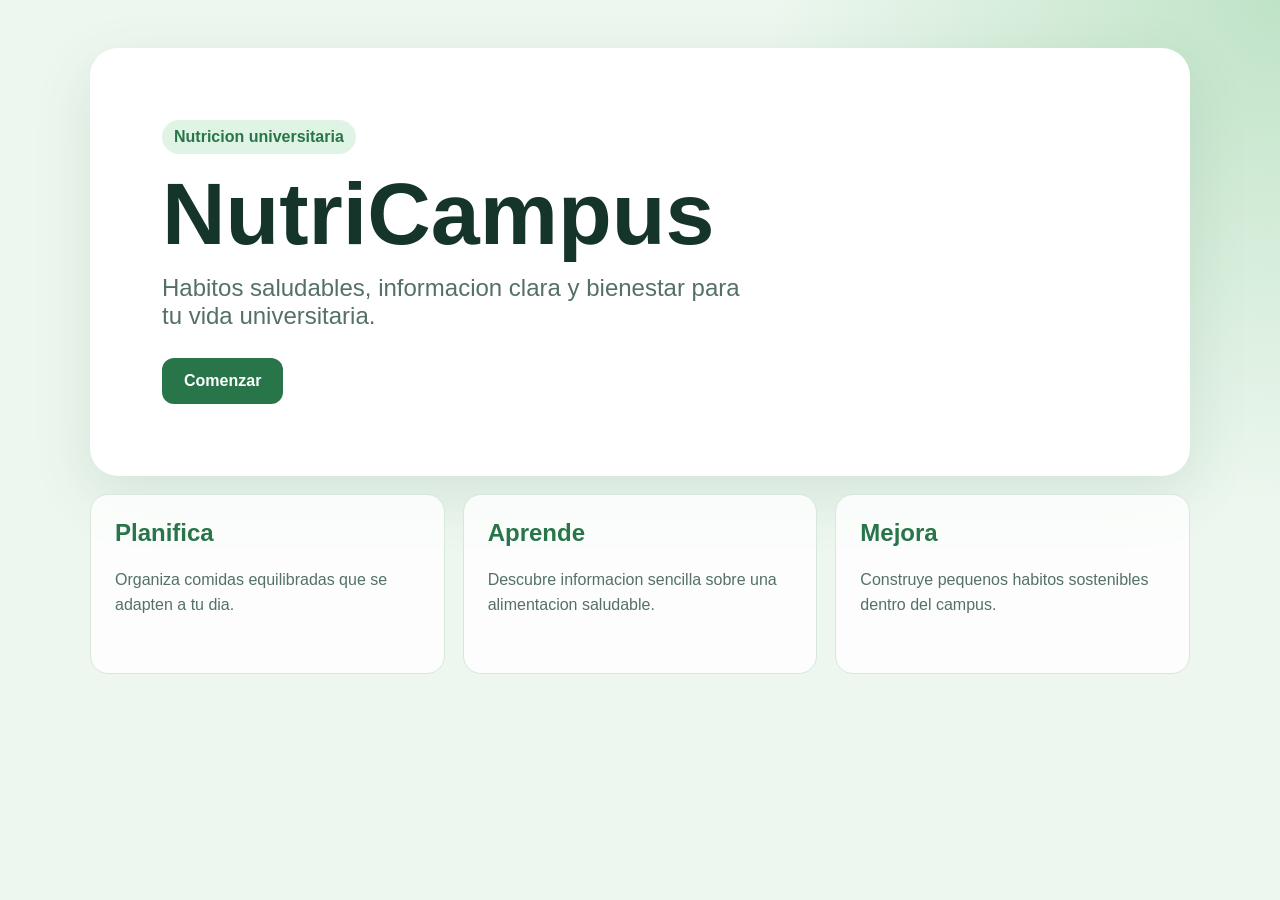
==== index.html @ 847a370f "Add NutriCampus site and Pages deployment" ====
<!doctype html>
<html lang="es">
<head>
  <meta charset="UTF-8">
  <meta name="viewport" content="width=device-width, initial-scale=1.0">
  <meta name="description" content="NutriCampus - nutricion y bienestar para estudiantes">
  <title>NutriCampus</title>
  <link rel="stylesheet" href="style.css">
</head>
<body>
  <main class="app">
    <section class="hero">
      <span class="badge">Nutricion universitaria</span>
      <h1>NutriCampus</h1>
      <p>Habitos saludables, informacion clara y bienestar para tu vida universitaria.</p>
      <a class="button" href="#comenzar">Comenzar</a>
    </section>

    <section id="comenzar" class="cards" aria-label="Servicios">
      <article>
        <h2>Planifica</h2>
        <p>Organiza comidas equilibradas que se adapten a tu dia.</p>
      </article>
      <article>
        <h2>Aprende</h2>
        <p>Descubre informacion sencilla sobre una alimentacion saludable.</p>
      </article>
      <article>
        <h2>Mejora</h2>
        <p>Construye pequenos habitos sostenibles dentro del campus.</p>
      </article>
    </section>
  </main>
  <script src="script.js"></script>
</body>
</html>
---- style.css ----
:root {
  color-scheme: light;
  font-family: Inter, "Segoe UI", Arial, sans-serif;
  color: #16352a;
  background: #edf7ef;
}

* {
  box-sizing: border-box;
}

body {
  min-height: 100vh;
  margin: 0;
  background:
    radial-gradient(circle at top right, #bfe3c7 0, transparent 32rem),
    #edf7ef;
}

.app {
  width: min(1100px, calc(100% - 32px));
  margin: 0 auto;
  padding: 48px 0;
}

.hero {
  min-height: 420px;
  display: flex;
  flex-direction: column;
  align-items: flex-start;
  justify-content: center;
  padding: clamp(32px, 8vw, 72px);
  border-radius: 28px;
  background: #ffffff;
  box-shadow: 0 20px 60px rgba(31, 93, 61, 0.12);
}

.badge {
  padding: 8px 12px;
  border-radius: 999px;
  background: #dff4e4;
  color: #28754a;
  font-weight: 700;
}

h1 {
  margin: 18px 0 10px;
  font-size: clamp(48px, 9vw, 88px);
  line-height: 0.95;
}

.hero p {
  max-width: 600px;
  margin: 8px 0 28px;
  color: #547164;
  font-size: clamp(18px, 3vw, 24px);
}

.button {
  padding: 14px 22px;
  border-radius: 12px;
  background: #28754a;
  color: #ffffff;
  font-weight: 700;
  text-decoration: none;
  transition: transform 160ms ease, background 160ms ease;
}

.button:hover {
  background: #1f6040;
  transform: translateY(-2px);
}

.cards {
  display: grid;
  grid-template-columns: repeat(3, 1fr);
  gap: 18px;
  margin-top: 18px;
}

.cards article {
  min-height: 180px;
  padding: 24px;
  border: 1px solid #d6e8da;
  border-radius: 18px;
  background: rgba(255, 255, 255, 0.82);
}

.cards h2 {
  margin-top: 0;
  color: #28754a;
}

.cards p {
  color: #547164;
  line-height: 1.6;
}

@media (max-width: 700px) {
  .app {
    padding: 16px 0;
  }

  .hero {
    min-height: 420px;
  }

  .cards {
    grid-template-columns: 1fr;
  }
}
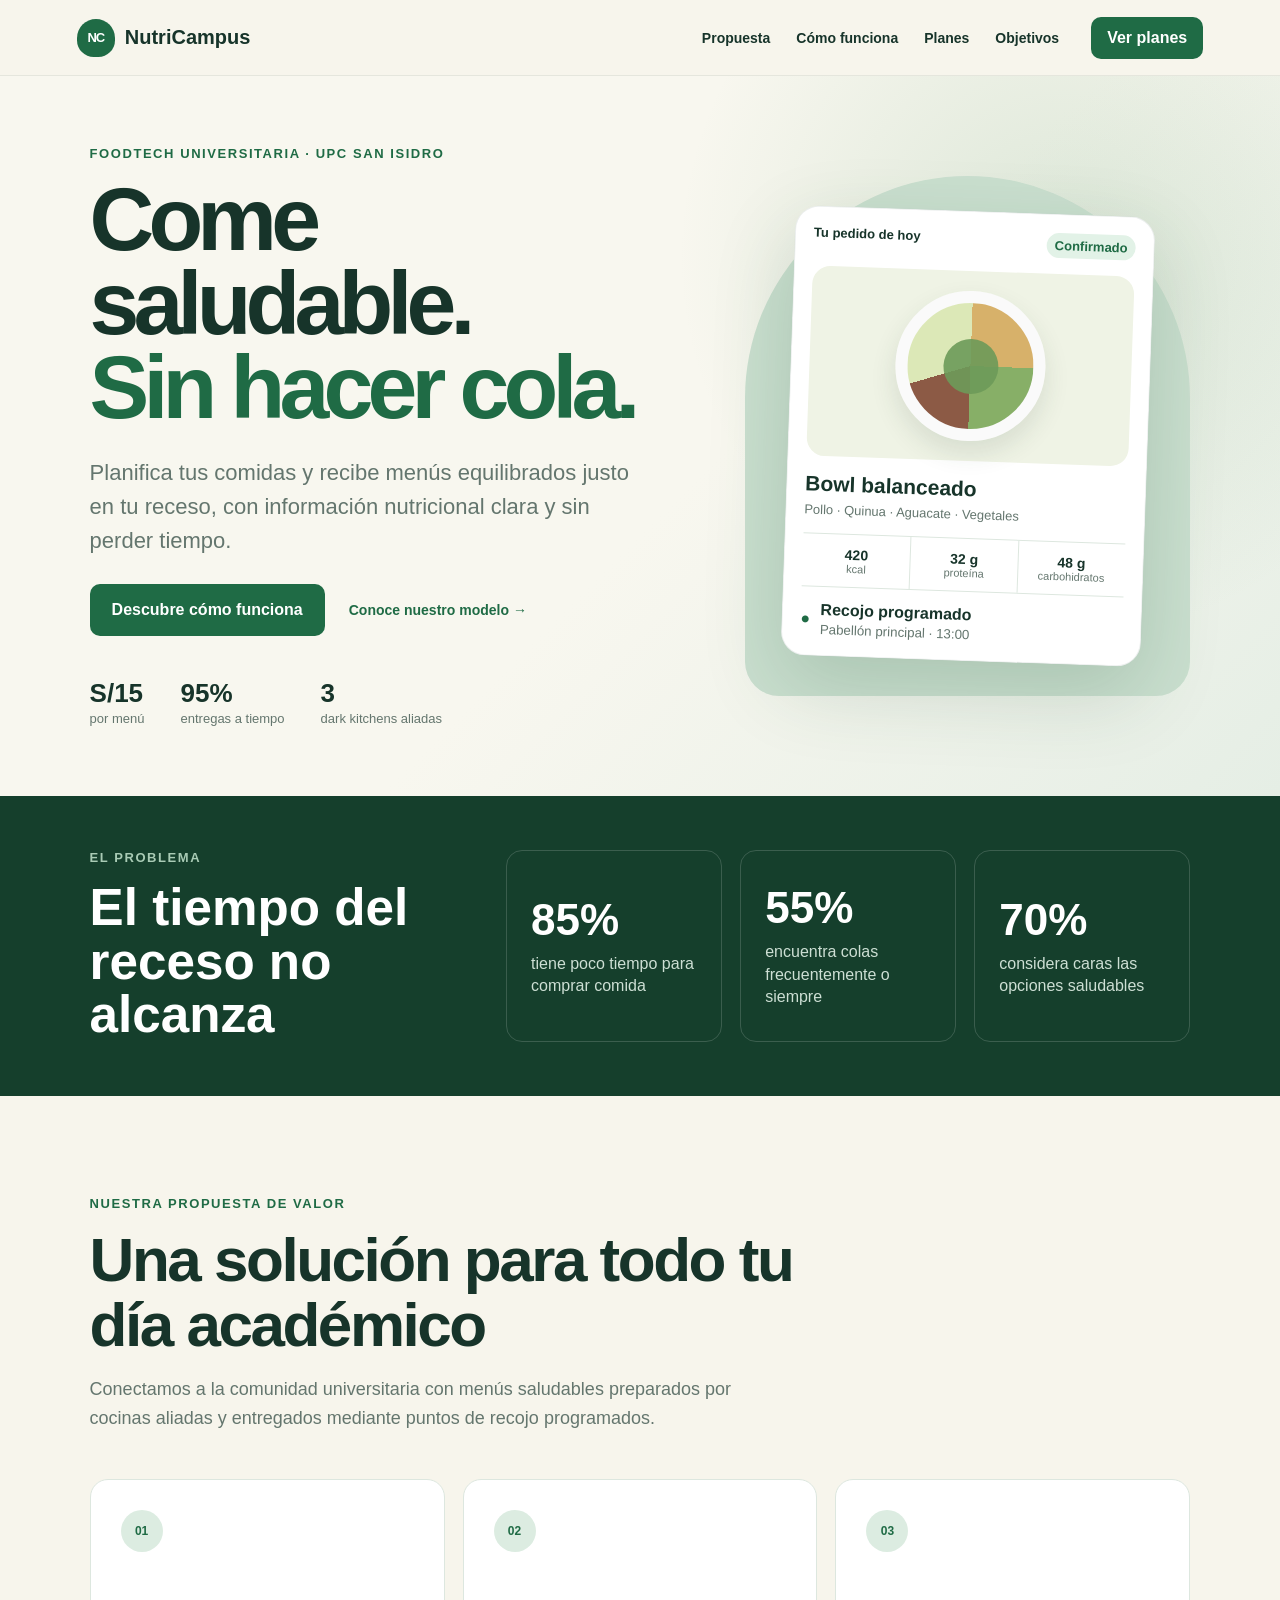
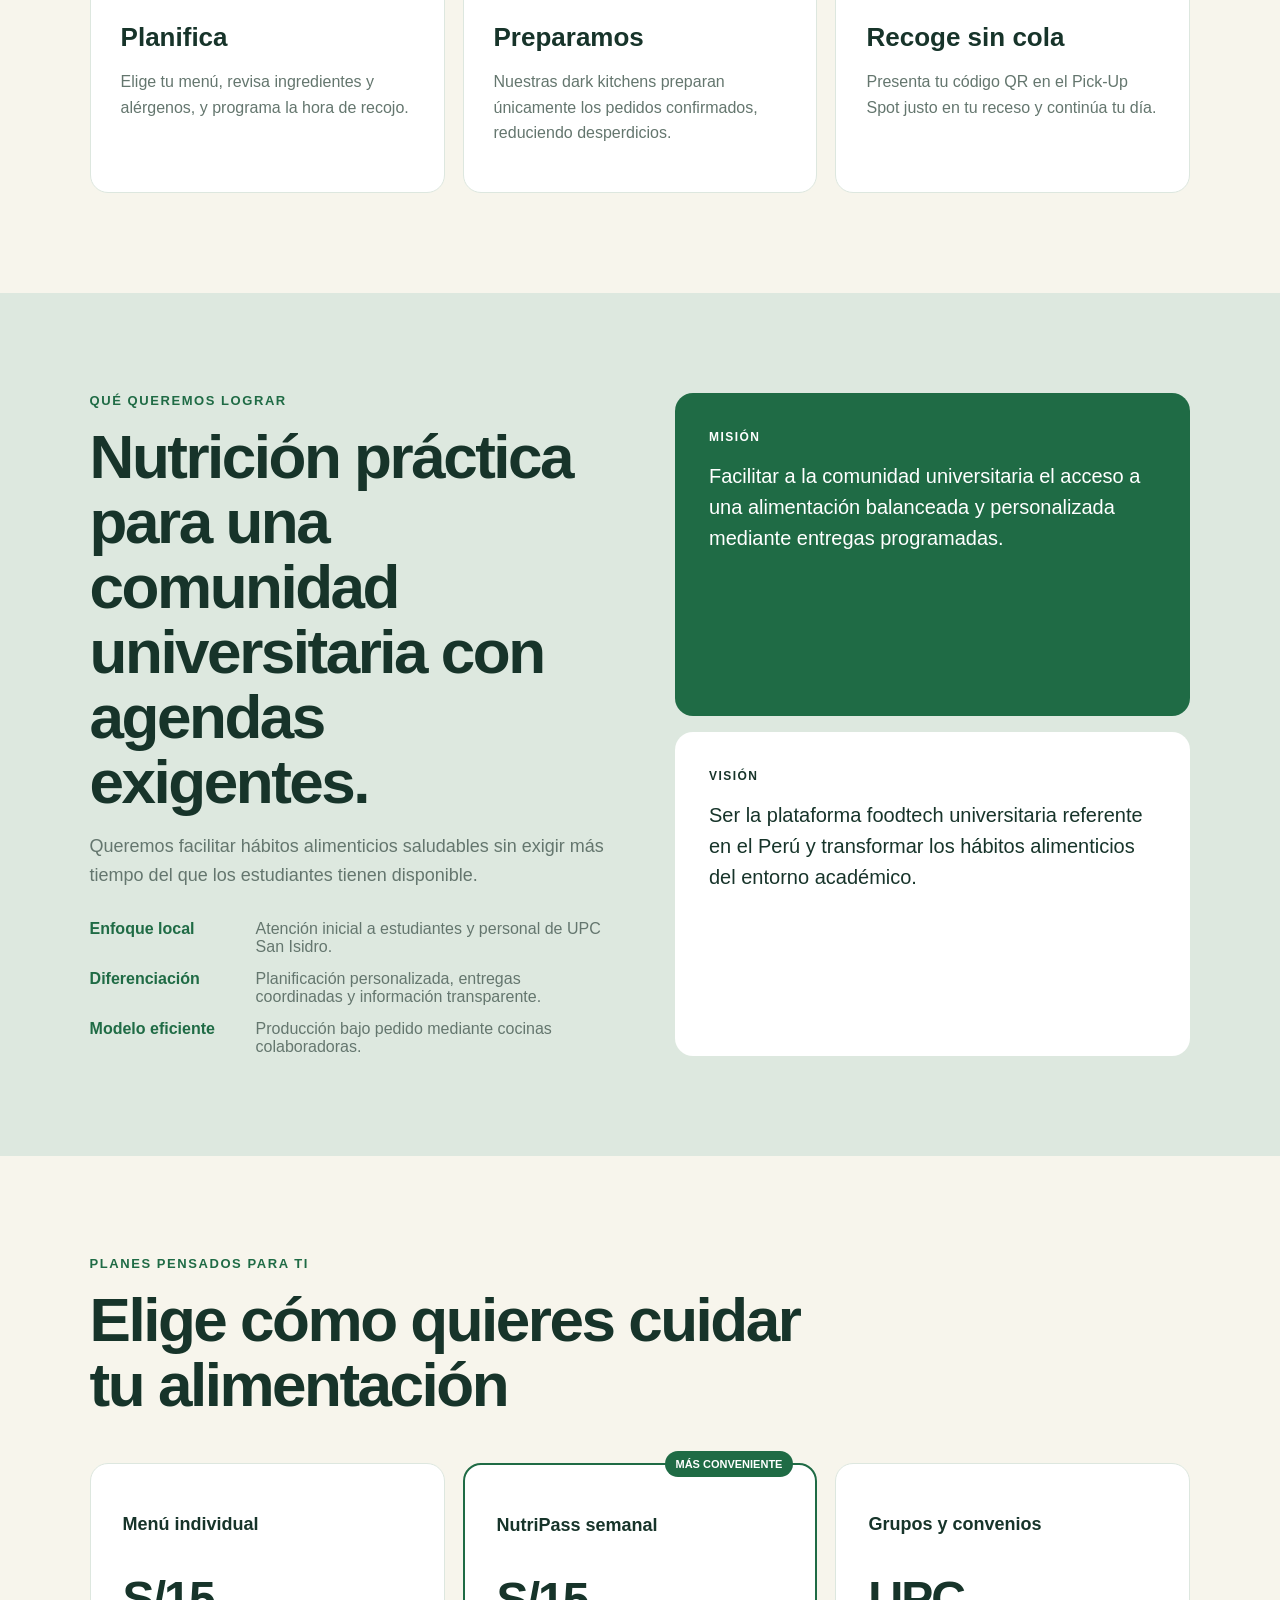
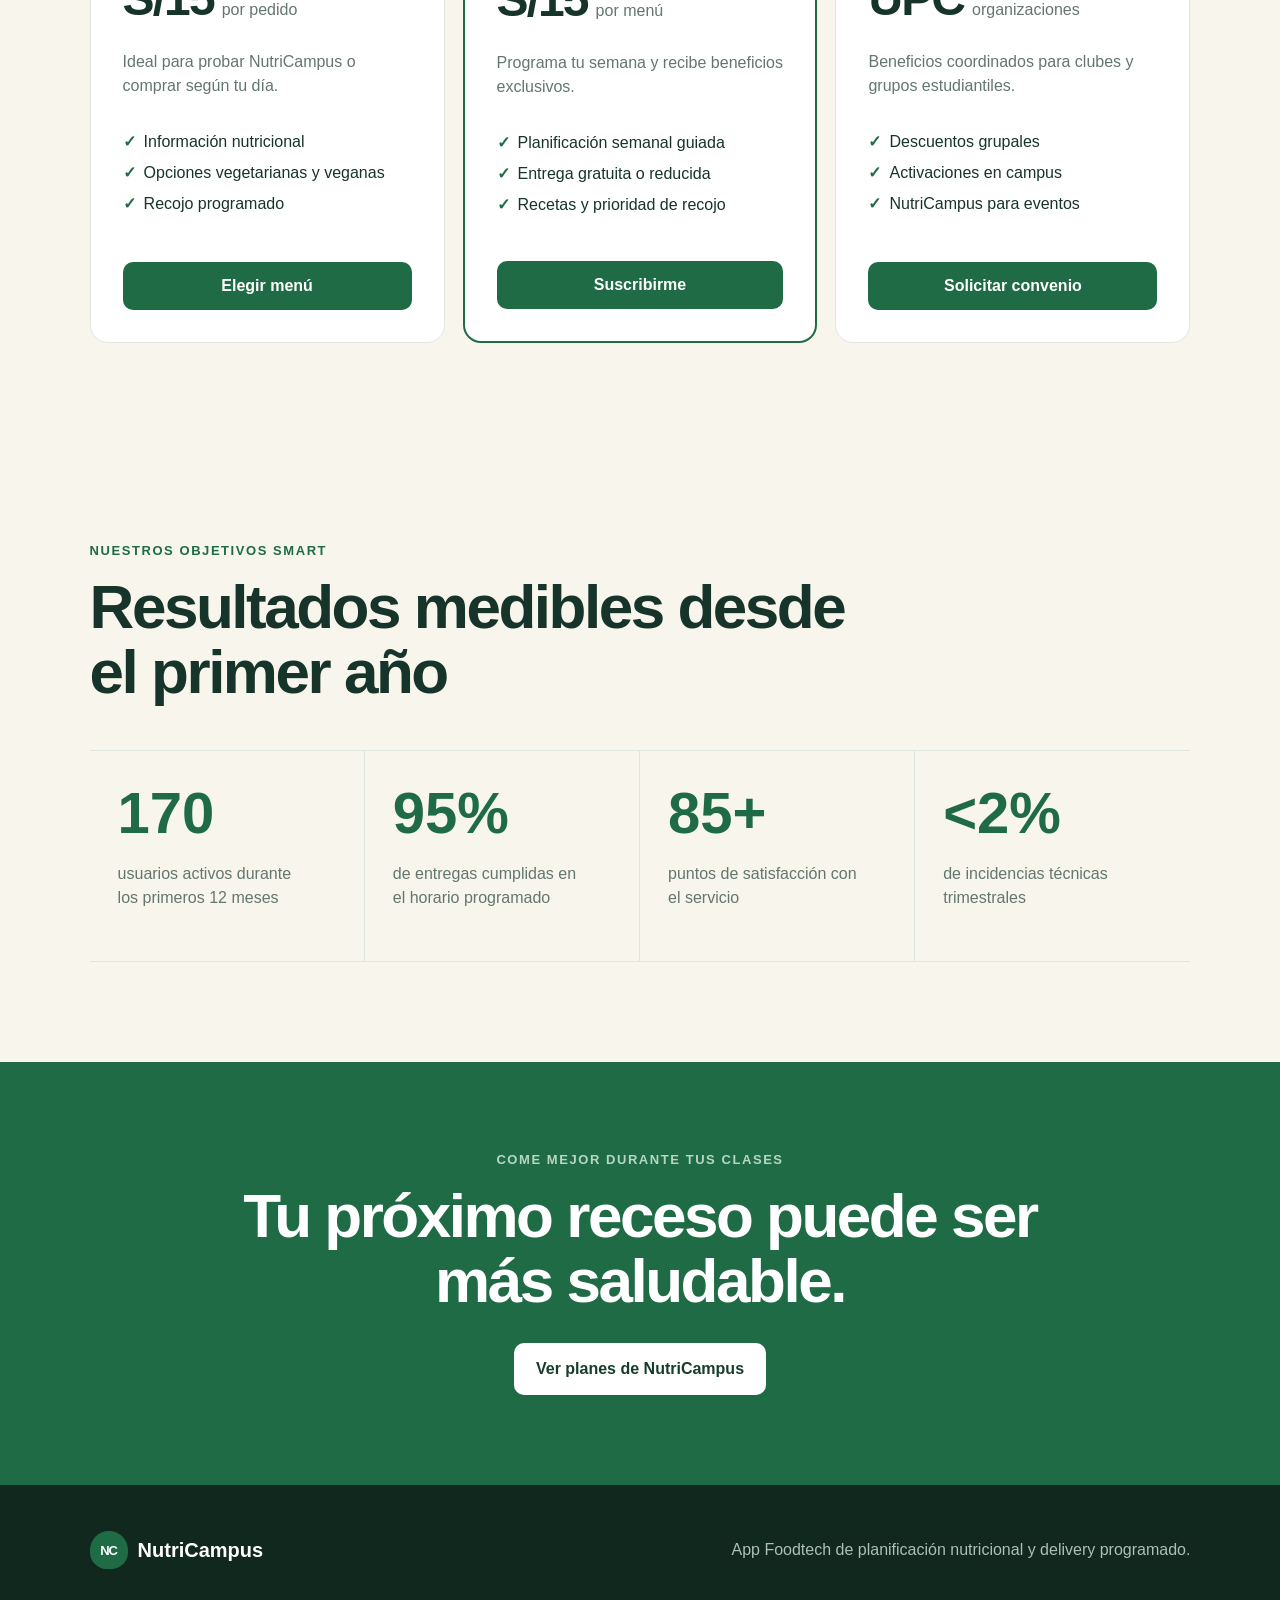
==== commit 75d2bfe7: "Presenta la propuesta completa de NutriCampus Co-authored-by: Copilot <223556219+Copilot@users.norep" ====
--- a/index.html
+++ b/index.html
@@ -3,34 +3,193 @@
 <head>
   <meta charset="UTF-8">
   <meta name="viewport" content="width=device-width, initial-scale=1.0">
-  <meta name="description" content="NutriCampus - nutricion y bienestar para estudiantes">
-  <title>NutriCampus</title>
+  <meta name="description" content="NutriCampus ofrece planificación nutricional y delivery programado de menús saludables en la UPC San Isidro.">
+  <title>NutriCampus | Alimentación saludable sin perder tiempo</title>
   <link rel="stylesheet" href="style.css">
 </head>
 <body>
-  <main class="app">
-    <section class="hero">
-      <span class="badge">Nutricion universitaria</span>
-      <h1>NutriCampus</h1>
-      <p>Habitos saludables, informacion clara y bienestar para tu vida universitaria.</p>
-      <a class="button" href="#comenzar">Comenzar</a>
+  <header class="topbar">
+    <a class="brand" href="#inicio" aria-label="Ir al inicio">
+      <span class="brand-mark" aria-hidden="true">NC</span>
+      <span>NutriCampus</span>
+    </a>
+    <nav class="nav" aria-label="Navegación principal">
+      <a href="#propuesta">Propuesta</a>
+      <a href="#como-funciona">Cómo funciona</a>
+      <a href="#planes">Planes</a>
+      <a href="#objetivos">Objetivos</a>
+    </nav>
+    <a class="nav-cta" href="#planes">Ver planes</a>
+  </header>
+
+  <main>
+    <section class="hero" id="inicio">
+      <div class="hero-copy">
+        <p class="eyebrow">Foodtech universitaria · UPC San Isidro</p>
+        <h1>Come saludable.<br><span>Sin hacer cola.</span></h1>
+        <p class="hero-text">Planifica tus comidas y recibe menús equilibrados justo en tu receso, con información nutricional clara y sin perder tiempo.</p>
+        <div class="hero-actions">
+          <a class="button" href="#como-funciona">Descubre cómo funciona</a>
+          <a class="text-link" href="#propuesta">Conoce nuestro modelo <span aria-hidden="true">→</span></a>
+        </div>
+        <dl class="hero-stats">
+          <div><dt>S/15</dt><dd>por menú</dd></div>
+          <div><dt>95%</dt><dd>entregas a tiempo</dd></div>
+          <div><dt>3</dt><dd>dark kitchens aliadas</dd></div>
+        </dl>
+      </div>
+      <div class="hero-panel" aria-label="Vista previa de un pedido">
+        <div class="order-card">
+          <div class="order-top">
+            <span>Tu pedido de hoy</span>
+            <span class="status">Confirmado</span>
+          </div>
+          <div class="meal-art" aria-hidden="true">
+            <span class="plate"><span></span></span>
+          </div>
+          <h2>Bowl balanceado</h2>
+          <p>Pollo · Quinua · Aguacate · Vegetales</p>
+          <div class="nutrition">
+            <div><strong>420</strong><span>kcal</span></div>
+            <div><strong>32 g</strong><span>proteína</span></div>
+            <div><strong>48 g</strong><span>carbohidratos</span></div>
+          </div>
+          <div class="pickup">
+            <span class="pickup-icon" aria-hidden="true">●</span>
+            <div><strong>Recojo programado</strong><small>Pabellón principal · 13:00</small></div>
+          </div>
+        </div>
+      </div>
     </section>
 
-    <section id="comenzar" class="cards" aria-label="Servicios">
-      <article>
-        <h2>Planifica</h2>
-        <p>Organiza comidas equilibradas que se adapten a tu dia.</p>
-      </article>
-      <article>
-        <h2>Aprende</h2>
-        <p>Descubre informacion sencilla sobre una alimentacion saludable.</p>
-      </article>
-      <article>
-        <h2>Mejora</h2>
-        <p>Construye pequenos habitos sostenibles dentro del campus.</p>
-      </article>
+    <section class="problem-band" id="propuesta">
+      <div>
+        <p class="section-kicker">El problema</p>
+        <h2>El tiempo del receso no alcanza</h2>
+      </div>
+      <div class="problem-grid">
+        <article><strong>85%</strong><span>tiene poco tiempo para comprar comida</span></article>
+        <article><strong>55%</strong><span>encuentra colas frecuentemente o siempre</span></article>
+        <article><strong>70%</strong><span>considera caras las opciones saludables</span></article>
+      </div>
+    </section>
+
+    <section class="section" id="como-funciona">
+      <div class="section-heading">
+        <p class="section-kicker">Nuestra propuesta de valor</p>
+        <h2>Una solución para todo tu día académico</h2>
+        <p>Conectamos a la comunidad universitaria con menús saludables preparados por cocinas aliadas y entregados mediante puntos de recojo programados.</p>
+      </div>
+      <div class="steps">
+        <article>
+          <span class="step-number">01</span>
+          <h3>Planifica</h3>
+          <p>Elige tu menú, revisa ingredientes y alérgenos, y programa la hora de recojo.</p>
+        </article>
+        <article>
+          <span class="step-number">02</span>
+          <h3>Preparamos</h3>
+          <p>Nuestras dark kitchens preparan únicamente los pedidos confirmados, reduciendo desperdicios.</p>
+        </article>
+        <article>
+          <span class="step-number">03</span>
+          <h3>Recoge sin cola</h3>
+          <p>Presenta tu código QR en el Pick-Up Spot justo en tu receso y continúa tu día.</p>
+        </article>
+      </div>
+    </section>
+
+    <section class="strategy">
+      <div class="strategy-copy">
+        <p class="section-kicker">Qué queremos lograr</p>
+        <h2>Nutrición práctica para una comunidad universitaria con agendas exigentes.</h2>
+        <p>Queremos facilitar hábitos alimenticios saludables sin exigir más tiempo del que los estudiantes tienen disponible.</p>
+        <ul>
+          <li><strong>Enfoque local</strong><span>Atención inicial a estudiantes y personal de UPC San Isidro.</span></li>
+          <li><strong>Diferenciación</strong><span>Planificación personalizada, entregas coordinadas y información transparente.</span></li>
+          <li><strong>Modelo eficiente</strong><span>Producción bajo pedido mediante cocinas colaboradoras.</span></li>
+        </ul>
+      </div>
+      <div class="mission-vision">
+        <article>
+          <span>Misión</span>
+          <p>Facilitar a la comunidad universitaria el acceso a una alimentación balanceada y personalizada mediante entregas programadas.</p>
+        </article>
+        <article>
+          <span>Visión</span>
+          <p>Ser la plataforma foodtech universitaria referente en el Perú y transformar los hábitos alimenticios del entorno académico.</p>
+        </article>
+      </div>
+    </section>
+
+    <section class="section" id="planes">
+      <div class="section-heading">
+        <p class="section-kicker">Planes pensados para ti</p>
+        <h2>Elige cómo quieres cuidar tu alimentación</h2>
+      </div>
+      <div class="plans">
+        <article class="plan">
+          <p class="plan-name">Menú individual</p>
+          <div class="price"><strong>S/15</strong><span>por pedido</span></div>
+          <p>Ideal para probar NutriCampus o comprar según tu día.</p>
+          <ul>
+            <li>Información nutricional</li>
+            <li>Opciones vegetarianas y veganas</li>
+            <li>Recojo programado</li>
+          </ul>
+          <a href="#inicio" class="plan-button">Elegir menú</a>
+        </article>
+        <article class="plan featured">
+          <p class="plan-label">Más conveniente</p>
+          <p class="plan-name">NutriPass semanal</p>
+          <div class="price"><strong>S/15</strong><span>por menú</span></div>
+          <p>Programa tu semana y recibe beneficios exclusivos.</p>
+          <ul>
+            <li>Planificación semanal guiada</li>
+            <li>Entrega gratuita o reducida</li>
+            <li>Recetas y prioridad de recojo</li>
+          </ul>
+          <a href="#inicio" class="plan-button">Suscribirme</a>
+        </article>
+        <article class="plan">
+          <p class="plan-name">Grupos y convenios</p>
+          <div class="price"><strong>UPC</strong><span>organizaciones</span></div>
+          <p>Beneficios coordinados para clubes y grupos estudiantiles.</p>
+          <ul>
+            <li>Descuentos grupales</li>
+            <li>Activaciones en campus</li>
+            <li>NutriCampus para eventos</li>
+          </ul>
+          <a href="#contacto" class="plan-button">Solicitar convenio</a>
+        </article>
+      </div>
+    </section>
+
+    <section class="objectives" id="objetivos">
+      <div class="section-heading">
+        <p class="section-kicker">Nuestros objetivos SMART</p>
+        <h2>Resultados medibles desde el primer año</h2>
+      </div>
+      <div class="objective-grid">
+        <article><strong>170</strong><p>usuarios activos durante los primeros 12 meses</p></article>
+        <article><strong>95%</strong><p>de entregas cumplidas en el horario programado</p></article>
+        <article><strong>85+</strong><p>puntos de satisfacción con el servicio</p></article>
+        <article><strong>&lt;2%</strong><p>de incidencias técnicas trimestrales</p></article>
+      </div>
+    </section>
+
+    <section class="cta" id="contacto">
+      <p class="section-kicker">Come mejor durante tus clases</p>
+      <h2>Tu próximo receso puede ser más saludable.</h2>
+      <a class="button button-light" href="#planes">Ver planes de NutriCampus</a>
     </section>
   </main>
+
+  <footer>
+    <a class="brand" href="#inicio"><span class="brand-mark">NC</span><span>NutriCampus</span></a>
+    <p>App Foodtech de planificación nutricional y delivery programado.</p>
+  </footer>
+
   <script src="script.js"></script>
 </body>
 </html>
--- a/style.css
+++ b/style.css
@@ -1,111 +1,345 @@
 :root {
-  color-scheme: light;
+  --green: #1f6b45;
+  --green-dark: #153f2c;
+  --mint: #dcece1;
+  --cream: #f7f5ec;
+  --paper: #ffffff;
+  --ink: #17342a;
+  --muted: #64766e;
+  --line: #dde7df;
+}
+
+* { box-sizing: border-box; }
+html { scroll-behavior: smooth; }
+body {
+  margin: 0;
+  color: var(--ink);
   font-family: Inter, "Segoe UI", Arial, sans-serif;
-  color: #16352a;
-  background: #edf7ef;
-}
-
-* {
-  box-sizing: border-box;
-}
-
-body {
-  min-height: 100vh;
-  margin: 0;
-  background:
-    radial-gradient(circle at top right, #bfe3c7 0, transparent 32rem),
-    #edf7ef;
-}
-
-.app {
-  width: min(1100px, calc(100% - 32px));
-  margin: 0 auto;
-  padding: 48px 0;
-}
-
-.hero {
-  min-height: 420px;
-  display: flex;
-  flex-direction: column;
-  align-items: flex-start;
-  justify-content: center;
-  padding: clamp(32px, 8vw, 72px);
-  border-radius: 28px;
-  background: #ffffff;
-  box-shadow: 0 20px 60px rgba(31, 93, 61, 0.12);
-}
-
-.badge {
-  padding: 8px 12px;
-  border-radius: 999px;
-  background: #dff4e4;
-  color: #28754a;
-  font-weight: 700;
-}
-
-h1 {
-  margin: 18px 0 10px;
-  font-size: clamp(48px, 9vw, 88px);
-  line-height: 0.95;
-}
-
-.hero p {
-  max-width: 600px;
-  margin: 8px 0 28px;
-  color: #547164;
-  font-size: clamp(18px, 3vw, 24px);
-}
-
-.button {
-  padding: 14px 22px;
-  border-radius: 12px;
-  background: #28754a;
-  color: #ffffff;
+  background: var(--cream);
+}
+a { color: inherit; }
+
+.topbar {
+  position: sticky;
+  top: 0;
+  z-index: 20;
+  height: 76px;
+  display: flex;
+  align-items: center;
+  gap: 32px;
+  padding: 0 clamp(20px, 6vw, 80px);
+  border-bottom: 1px solid rgba(23, 52, 42, 0.08);
+  background: rgba(247, 245, 236, 0.94);
+  backdrop-filter: blur(12px);
+}
+.brand {
+  display: inline-flex;
+  align-items: center;
+  gap: 10px;
+  font-size: 20px;
+  font-weight: 800;
+  text-decoration: none;
+}
+.brand-mark {
+  width: 38px;
+  height: 38px;
+  display: inline-grid;
+  place-items: center;
+  border-radius: 50% 50% 44% 44%;
+  background: var(--green);
+  color: white;
+  font-size: 13px;
+  letter-spacing: -1px;
+}
+.nav { display: flex; gap: 26px; margin-left: auto; }
+.nav a, .text-link {
+  font-size: 14px;
   font-weight: 700;
   text-decoration: none;
-  transition: transform 160ms ease, background 160ms ease;
-}
-
-.button:hover {
-  background: #1f6040;
-  transform: translateY(-2px);
-}
-
-.cards {
-  display: grid;
-  grid-template-columns: repeat(3, 1fr);
-  gap: 18px;
-  margin-top: 18px;
-}
-
-.cards article {
-  min-height: 180px;
+}
+.nav a:hover { color: var(--green); }
+.nav-cta, .button, .plan-button {
+  display: inline-flex;
+  align-items: center;
+  justify-content: center;
+  border-radius: 10px;
+  background: var(--green);
+  color: white;
+  font-weight: 800;
+  text-decoration: none;
+}
+.nav-cta { padding: 12px 16px; }
+
+.hero {
+  min-height: 660px;
+  display: grid;
+  grid-template-columns: 1.12fr 0.88fr;
+  align-items: center;
+  gap: clamp(36px, 7vw, 100px);
+  padding: 70px clamp(20px, 7vw, 110px);
+  overflow: hidden;
+  background:
+    radial-gradient(circle at 83% 25%, rgba(121, 174, 133, 0.22), transparent 24rem),
+    linear-gradient(135deg, #f8f7ef 55%, #e5eee5);
+}
+.eyebrow, .section-kicker {
+  margin: 0 0 16px;
+  color: var(--green);
+  font-size: 13px;
+  font-weight: 850;
+  letter-spacing: 0.12em;
+  text-transform: uppercase;
+}
+.hero h1 {
+  max-width: 720px;
+  margin: 0;
+  font-size: clamp(54px, 7vw, 94px);
+  line-height: 0.94;
+  letter-spacing: -0.065em;
+}
+.hero h1 span { color: var(--green); }
+.hero-text {
+  max-width: 590px;
+  margin: 26px 0;
+  color: var(--muted);
+  font-size: clamp(18px, 2vw, 22px);
+  line-height: 1.55;
+}
+.hero-actions { display: flex; align-items: center; gap: 24px; }
+.button { min-height: 52px; padding: 0 22px; }
+.button:hover, .plan-button:hover { background: var(--green-dark); }
+.text-link { color: var(--green); }
+.hero-stats {
+  display: flex;
+  gap: 36px;
+  margin: 42px 0 0;
+}
+.hero-stats div { display: grid; }
+.hero-stats dt { font-size: 26px; font-weight: 850; }
+.hero-stats dd { margin: 2px 0 0; color: var(--muted); font-size: 13px; }
+
+.hero-panel {
+  display: grid;
+  place-items: center;
+  min-height: 520px;
+  border-radius: 260px 260px 40px 40px;
+  background: #cadfcf;
+}
+.order-card {
+  width: min(360px, 82%);
+  padding: 18px;
+  border: 1px solid rgba(23, 52, 42, 0.08);
+  border-radius: 24px;
+  background: white;
+  box-shadow: 0 28px 80px rgba(36, 87, 55, 0.19);
+  transform: rotate(2deg);
+}
+.order-top { display: flex; justify-content: space-between; font-size: 13px; font-weight: 800; }
+.status { padding: 5px 8px; border-radius: 999px; background: #e2f2e7; color: var(--green); }
+.meal-art {
+  height: 190px;
+  display: grid;
+  place-items: center;
+  margin: 16px 0;
+  border-radius: 18px;
+  background: #eff3e5;
+}
+.plate {
+  width: 150px;
+  height: 150px;
+  display: grid;
+  place-items: center;
+  border: 12px solid #fafafa;
+  border-radius: 50%;
+  background: conic-gradient(#d7b16a 0 25%, #87af67 25% 50%, #8c5a45 50% 70%, #dce8b7 70%);
+  box-shadow: 0 12px 26px rgba(39, 65, 48, 0.12);
+}
+.plate span { width: 55px; height: 55px; border-radius: 50%; background: #6d9b59; opacity: 0.9; }
+.order-card h2 { margin: 0; font-size: 21px; }
+.order-card > p { margin: 6px 0 16px; color: var(--muted); font-size: 13px; }
+.nutrition { display: grid; grid-template-columns: repeat(3, 1fr); border-block: 1px solid var(--line); }
+.nutrition div { display: grid; padding: 12px 4px; text-align: center; }
+.nutrition div + div { border-left: 1px solid var(--line); }
+.nutrition strong { font-size: 14px; }
+.nutrition span { color: var(--muted); font-size: 11px; }
+.pickup { display: flex; align-items: center; gap: 10px; margin-top: 14px; }
+.pickup-icon { color: var(--green); }
+.pickup div { display: grid; }
+.pickup small { color: var(--muted); margin-top: 3px; }
+
+.problem-band {
+  display: grid;
+  grid-template-columns: 0.7fr 1.3fr;
+  gap: 48px;
+  padding: 54px clamp(20px, 7vw, 110px);
+  background: var(--green-dark);
+  color: white;
+}
+.problem-band h2 { max-width: 390px; margin: 0; font-size: clamp(34px, 4vw, 52px); line-height: 1.05; }
+.problem-band .section-kicker { color: #a9cbb5; }
+.problem-grid { display: grid; grid-template-columns: repeat(3, 1fr); gap: 18px; }
+.problem-grid article {
+  display: flex;
+  flex-direction: column;
+  justify-content: center;
+  min-height: 150px;
   padding: 24px;
-  border: 1px solid #d6e8da;
+  border: 1px solid rgba(255, 255, 255, 0.16);
+  border-radius: 16px;
+}
+.problem-grid strong { font-size: 44px; }
+.problem-grid span { max-width: 170px; margin-top: 8px; color: #cddfd4; line-height: 1.4; }
+
+.section { padding: 100px clamp(20px, 7vw, 110px); }
+.section-heading { max-width: 760px; margin-bottom: 46px; }
+.section-heading h2, .strategy h2, .cta h2 {
+  margin: 0;
+  font-size: clamp(38px, 5vw, 62px);
+  line-height: 1.05;
+  letter-spacing: -0.04em;
+}
+.section-heading > p:last-child {
+  max-width: 650px;
+  color: var(--muted);
+  font-size: 18px;
+  line-height: 1.6;
+}
+.steps { display: grid; grid-template-columns: repeat(3, 1fr); gap: 18px; }
+.steps article {
+  min-height: 280px;
+  padding: 30px;
+  border: 1px solid var(--line);
   border-radius: 18px;
-  background: rgba(255, 255, 255, 0.82);
-}
-
-.cards h2 {
-  margin-top: 0;
-  color: #28754a;
-}
-
-.cards p {
-  color: #547164;
-  line-height: 1.6;
-}
-
-@media (max-width: 700px) {
-  .app {
-    padding: 16px 0;
-  }
-
-  .hero {
-    min-height: 420px;
-  }
-
-  .cards {
-    grid-template-columns: 1fr;
-  }
+  background: white;
+}
+.step-number {
+  width: 42px;
+  height: 42px;
+  display: grid;
+  place-items: center;
+  border-radius: 50%;
+  background: var(--mint);
+  color: var(--green);
+  font-size: 12px;
+  font-weight: 900;
+}
+.steps h3 { margin: 70px 0 10px; font-size: 26px; }
+.steps p { color: var(--muted); line-height: 1.6; }
+
+.strategy {
+  display: grid;
+  grid-template-columns: 1fr 1fr;
+  gap: 70px;
+  padding: 100px clamp(20px, 7vw, 110px);
+  background: #dde8df;
+}
+.strategy-copy > p:not(.section-kicker) { max-width: 580px; color: var(--muted); font-size: 18px; line-height: 1.6; }
+.strategy-copy ul { display: grid; gap: 14px; margin: 30px 0 0; padding: 0; list-style: none; }
+.strategy-copy li { display: grid; grid-template-columns: 150px 1fr; gap: 16px; }
+.strategy-copy li strong { color: var(--green); }
+.strategy-copy li span { color: var(--muted); }
+.mission-vision { display: grid; gap: 16px; }
+.mission-vision article {
+  padding: 34px;
+  border-radius: 18px;
+  background: white;
+}
+.mission-vision article:first-child { background: var(--green); color: white; }
+.mission-vision span { font-size: 12px; font-weight: 900; letter-spacing: 0.12em; text-transform: uppercase; }
+.mission-vision p { margin: 16px 0 0; font-size: 20px; line-height: 1.55; }
+
+.plans { display: grid; grid-template-columns: repeat(3, 1fr); gap: 18px; }
+.plan {
+  position: relative;
+  min-height: 480px;
+  display: flex;
+  flex-direction: column;
+  padding: 32px;
+  border: 1px solid var(--line);
+  border-radius: 18px;
+  background: white;
+}
+.plan.featured { border: 2px solid var(--green); }
+.plan-label {
+  position: absolute;
+  top: -14px;
+  right: 22px;
+  margin: 0;
+  padding: 7px 11px;
+  border-radius: 999px;
+  background: var(--green);
+  color: white;
+  font-size: 11px;
+  font-weight: 850;
+  text-transform: uppercase;
+}
+.plan-name { font-size: 18px; font-weight: 850; }
+.price { display: flex; align-items: baseline; gap: 8px; margin: 18px 0 8px; }
+.price strong { font-size: 48px; letter-spacing: -0.04em; }
+.price span { color: var(--muted); }
+.plan > p:not(.plan-name):not(.plan-label) { color: var(--muted); line-height: 1.5; }
+.plan ul { display: grid; gap: 12px; margin: 18px 0 30px; padding: 0; list-style: none; }
+.plan li::before { content: "✓"; margin-right: 8px; color: var(--green); font-weight: 900; }
+.plan-button { min-height: 48px; margin-top: auto; }
+
+.objectives { padding: 100px clamp(20px, 7vw, 110px); background: var(--cream); }
+.objective-grid { display: grid; grid-template-columns: repeat(4, 1fr); border-block: 1px solid var(--line); }
+.objective-grid article { min-height: 210px; padding: 28px; border-right: 1px solid var(--line); }
+.objective-grid article:last-child { border-right: 0; }
+.objective-grid strong { color: var(--green); font-size: clamp(38px, 5vw, 58px); }
+.objective-grid p { max-width: 190px; color: var(--muted); line-height: 1.5; }
+
+.cta {
+  padding: 90px clamp(20px, 7vw, 110px);
+  background: var(--green);
+  color: white;
+  text-align: center;
+}
+.cta .section-kicker { color: #b8d6c4; }
+.cta h2 { max-width: 800px; margin: 0 auto 30px; }
+.button-light { background: white; color: var(--green-dark); }
+.button-light:hover { background: #edf5ef; }
+footer {
+  min-height: 130px;
+  display: flex;
+  align-items: center;
+  gap: 28px;
+  padding: 28px clamp(20px, 7vw, 110px);
+  background: #10281d;
+  color: white;
+}
+footer p { margin-left: auto; color: #aebfb5; }
+
+@media (max-width: 900px) {
+  .nav { display: none; }
+  .nav-cta { margin-left: auto; }
+  .hero { grid-template-columns: 1fr; padding-top: 50px; }
+  .hero-panel { min-height: 500px; }
+  .problem-band, .strategy { grid-template-columns: 1fr; }
+  .problem-grid, .steps, .plans { grid-template-columns: 1fr; }
+  .objective-grid { grid-template-columns: repeat(2, 1fr); }
+  .objective-grid article:nth-child(2) { border-right: 0; }
+  .objective-grid article:nth-child(-n+2) { border-bottom: 1px solid var(--line); }
+}
+
+@media (max-width: 560px) {
+  .topbar { height: 68px; }
+  .nav-cta { display: none; }
+  .hero { min-height: auto; padding: 48px 20px; }
+  .hero h1 { font-size: 54px; }
+  .hero-actions { align-items: flex-start; flex-direction: column; }
+  .hero-stats { gap: 18px; }
+  .hero-stats dt { font-size: 21px; }
+  .hero-panel { min-height: 450px; }
+  .problem-band, .section, .strategy, .objectives, .cta { padding-block: 64px; }
+  .problem-grid { grid-template-columns: 1fr; }
+  .problem-grid article { min-height: 120px; }
+  .steps article { min-height: 240px; }
+  .steps h3 { margin-top: 48px; }
+  .strategy-copy li { grid-template-columns: 1fr; }
+  .objective-grid { grid-template-columns: 1fr; }
+  .objective-grid article { border-right: 0; border-bottom: 1px solid var(--line); }
+  .objective-grid article:last-child { border-bottom: 0; }
+  footer { align-items: flex-start; flex-direction: column; }
+  footer p { margin: 0; }
 }
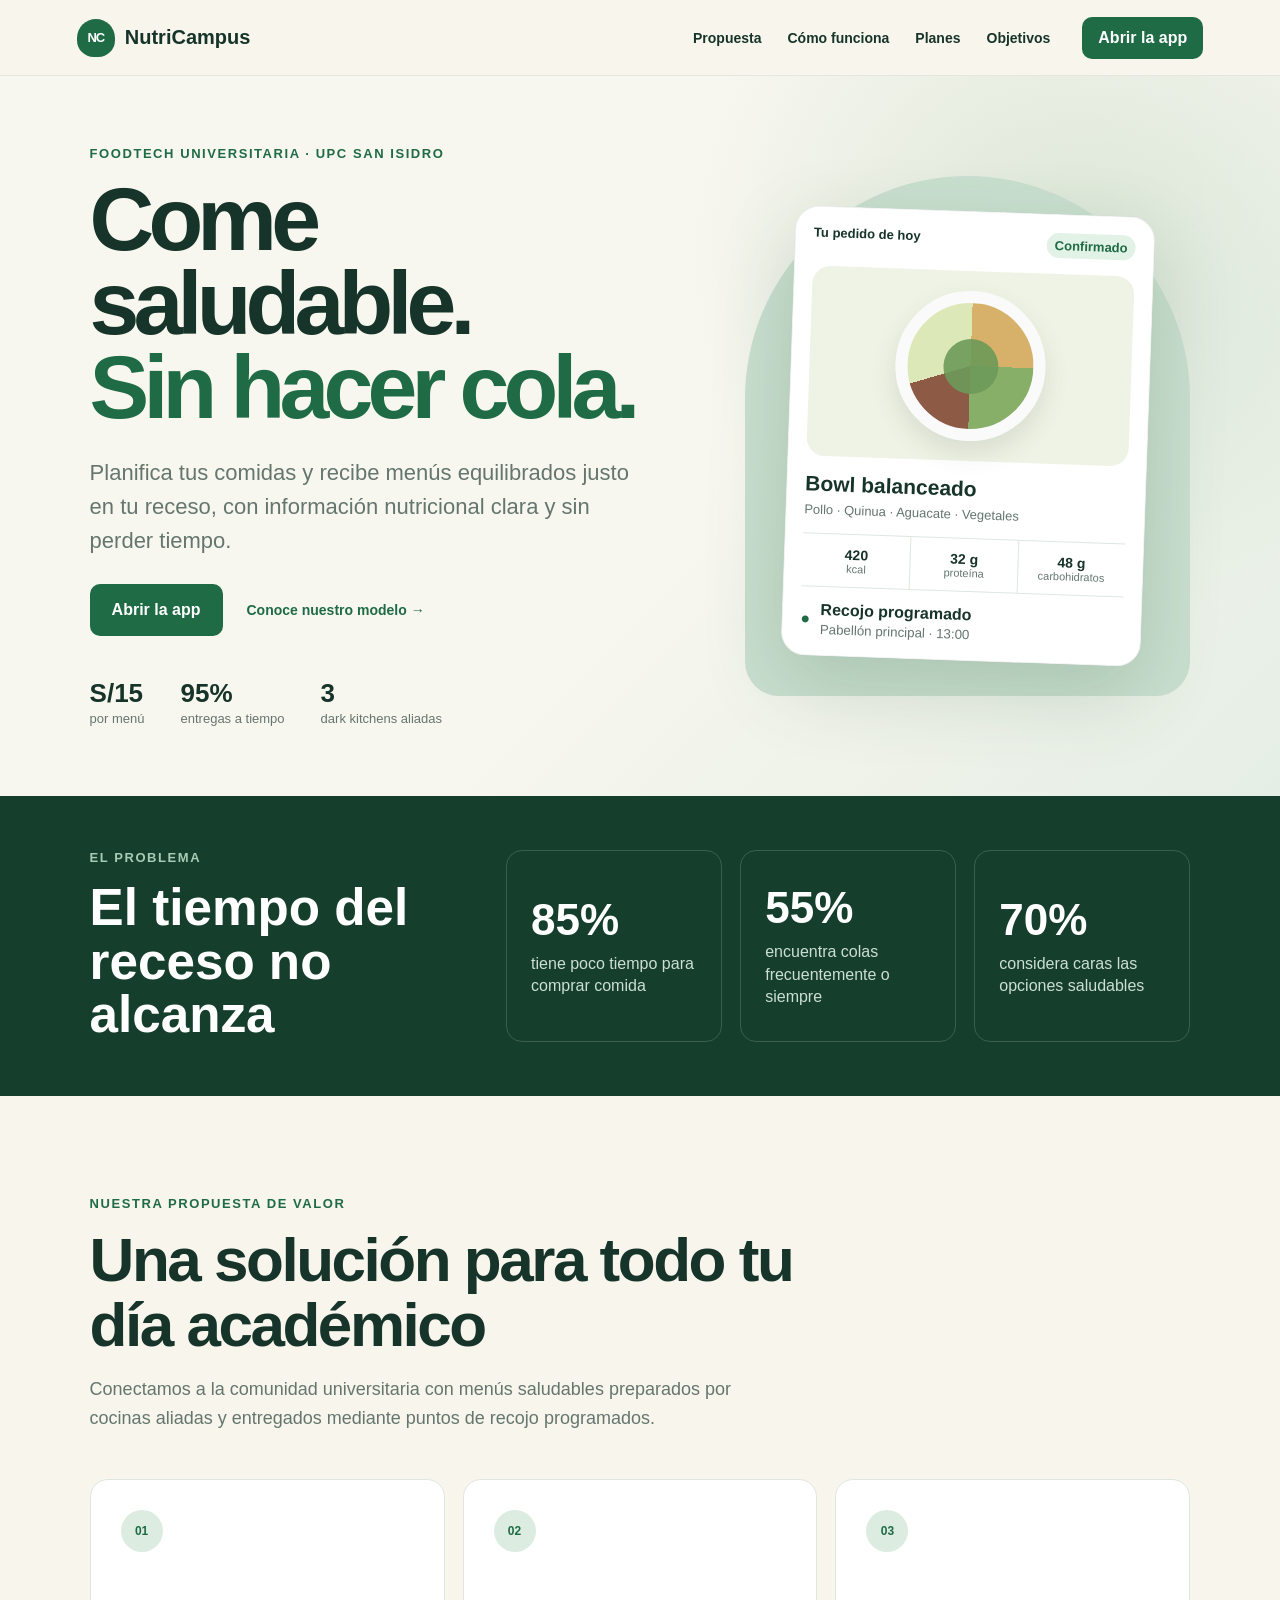
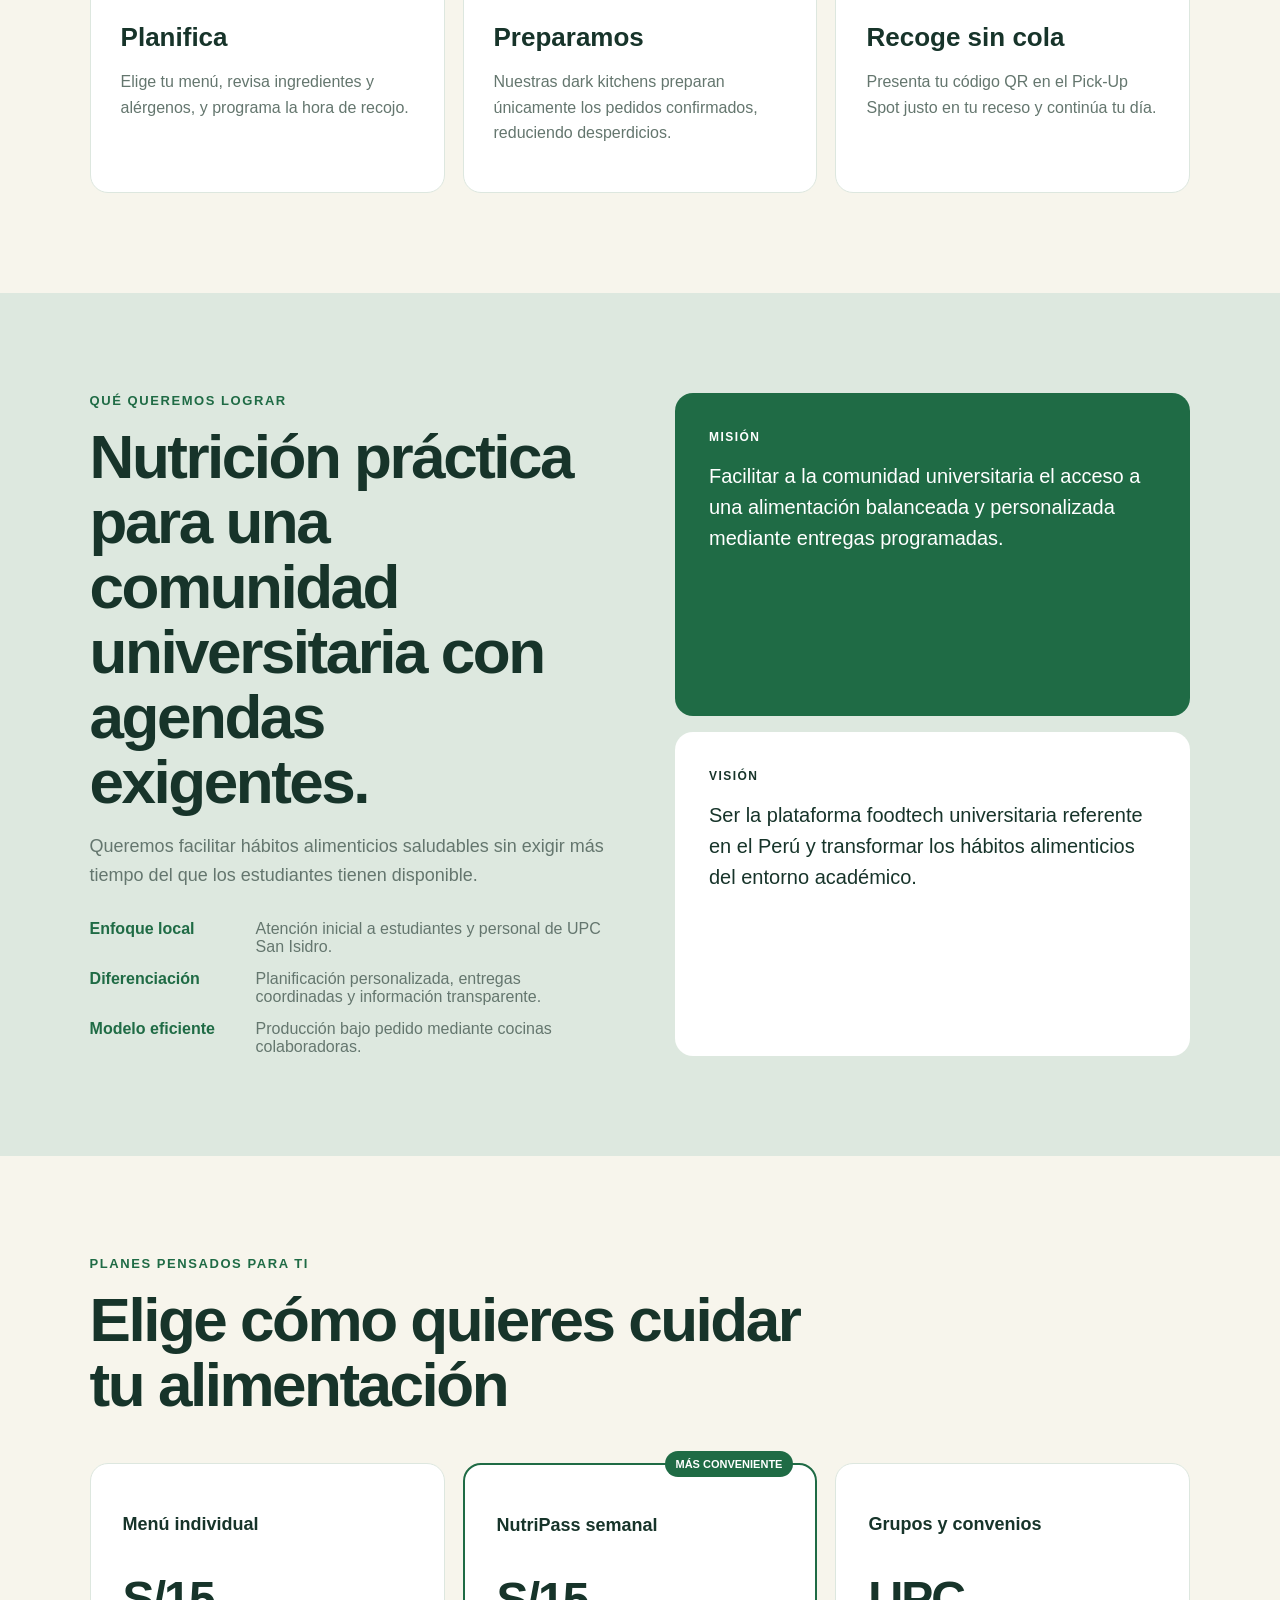
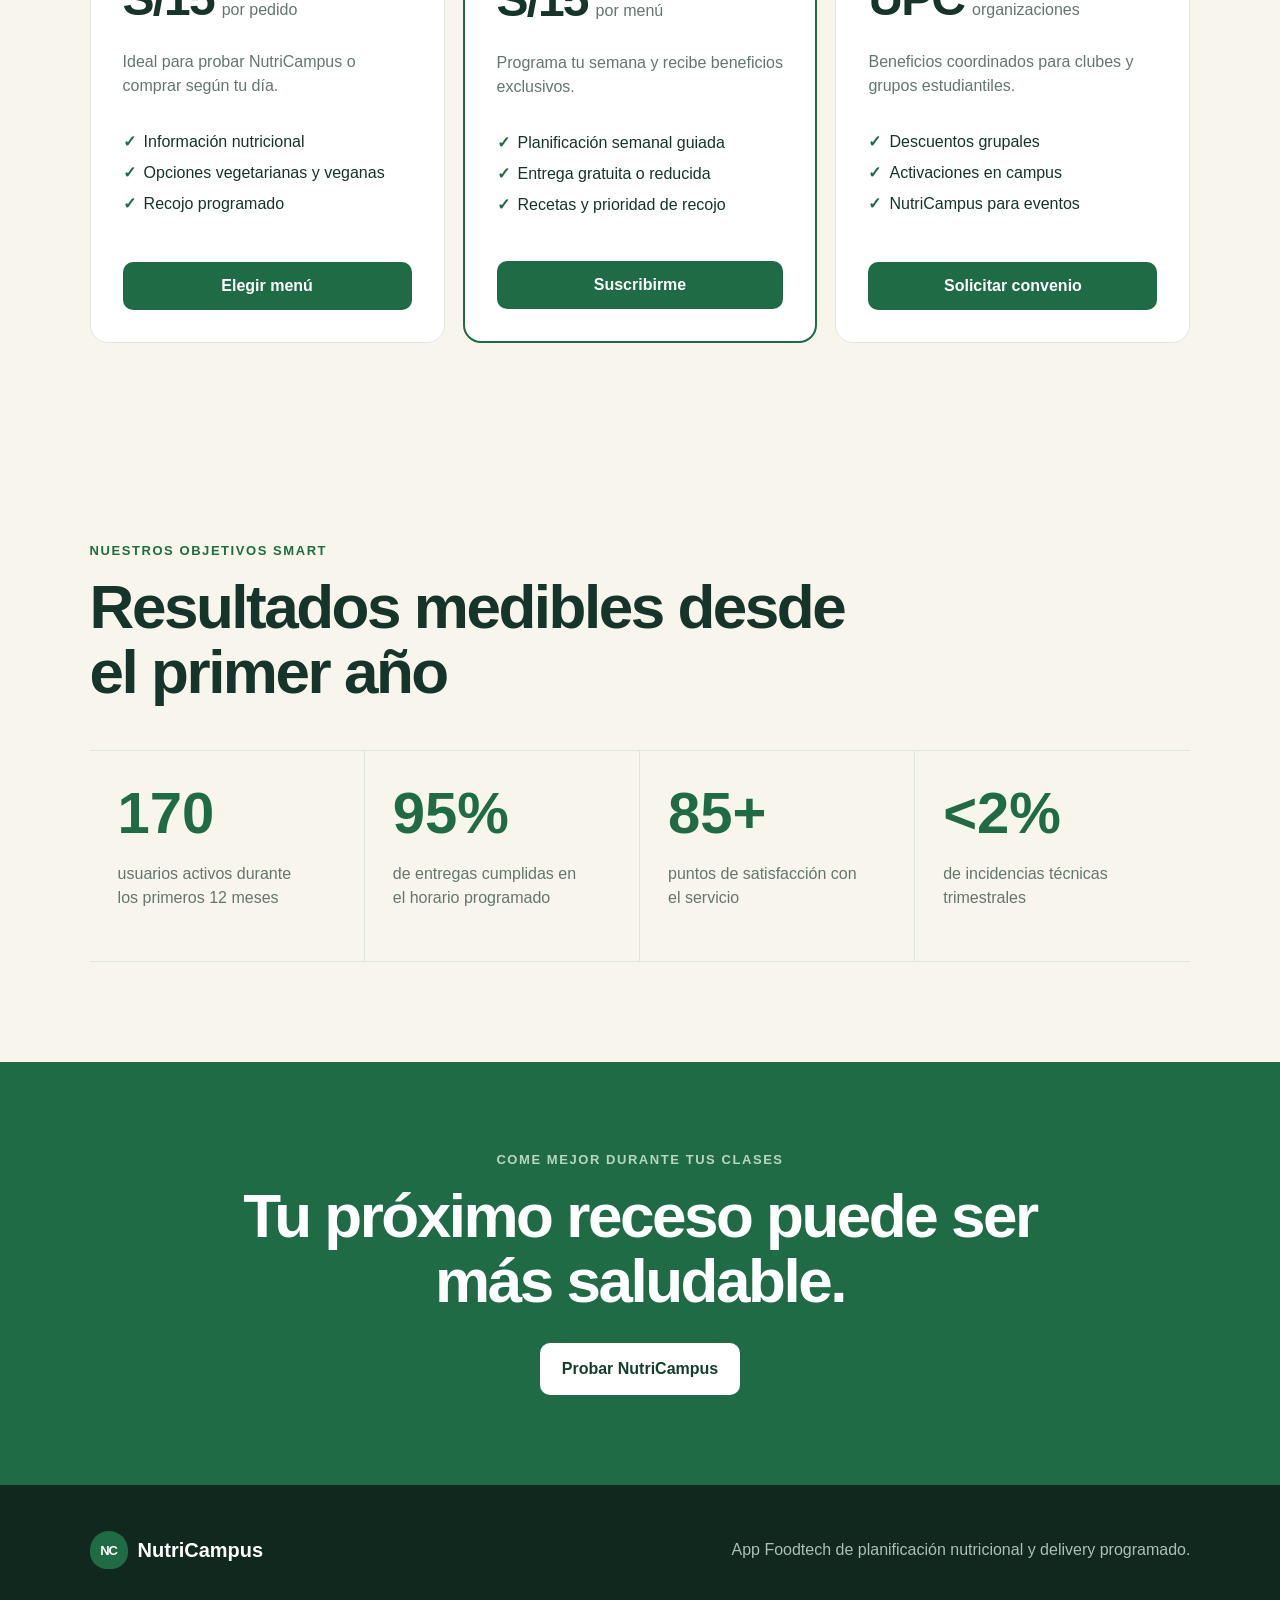
==== commit 33214ed4: "Crea el MVP web funcional de NutriCampus Co-authored-by: Copilot <223556219+Copilot@users.noreply.gi" ====
--- a/index.html
+++ b/index.html
@@ -19,7 +19,7 @@
       <a href="#planes">Planes</a>
       <a href="#objetivos">Objetivos</a>
     </nav>
-    <a class="nav-cta" href="#planes">Ver planes</a>
+    <a class="nav-cta" href="app.html">Abrir la app</a>
   </header>
 
   <main>
@@ -29,7 +29,7 @@
         <h1>Come saludable.<br><span>Sin hacer cola.</span></h1>
         <p class="hero-text">Planifica tus comidas y recibe menús equilibrados justo en tu receso, con información nutricional clara y sin perder tiempo.</p>
         <div class="hero-actions">
-          <a class="button" href="#como-funciona">Descubre cómo funciona</a>
+          <a class="button" href="app.html">Abrir la app</a>
           <a class="text-link" href="#propuesta">Conoce nuestro modelo <span aria-hidden="true">→</span></a>
         </div>
         <dl class="hero-stats">
@@ -181,7 +181,7 @@
     <section class="cta" id="contacto">
       <p class="section-kicker">Come mejor durante tus clases</p>
       <h2>Tu próximo receso puede ser más saludable.</h2>
-      <a class="button button-light" href="#planes">Ver planes de NutriCampus</a>
+      <a class="button button-light" href="app.html">Probar NutriCampus</a>
     </section>
   </main>
 
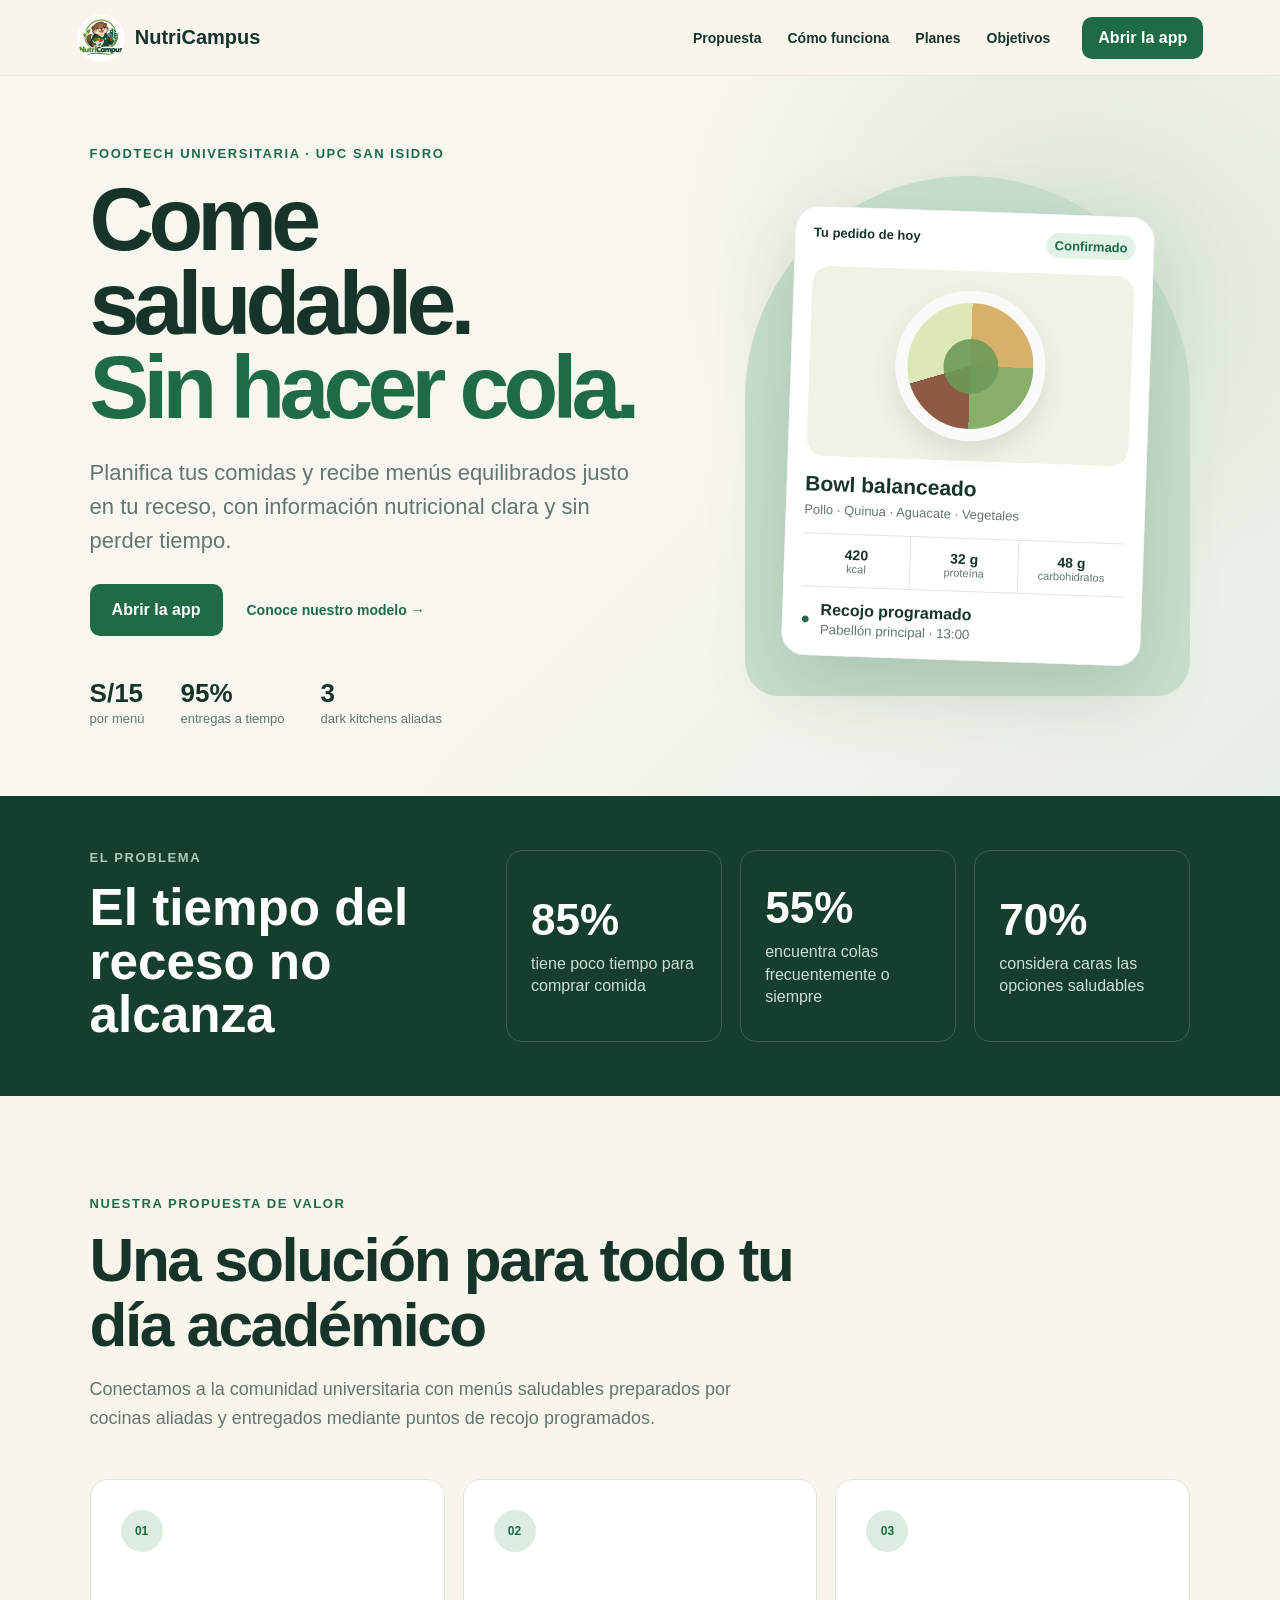
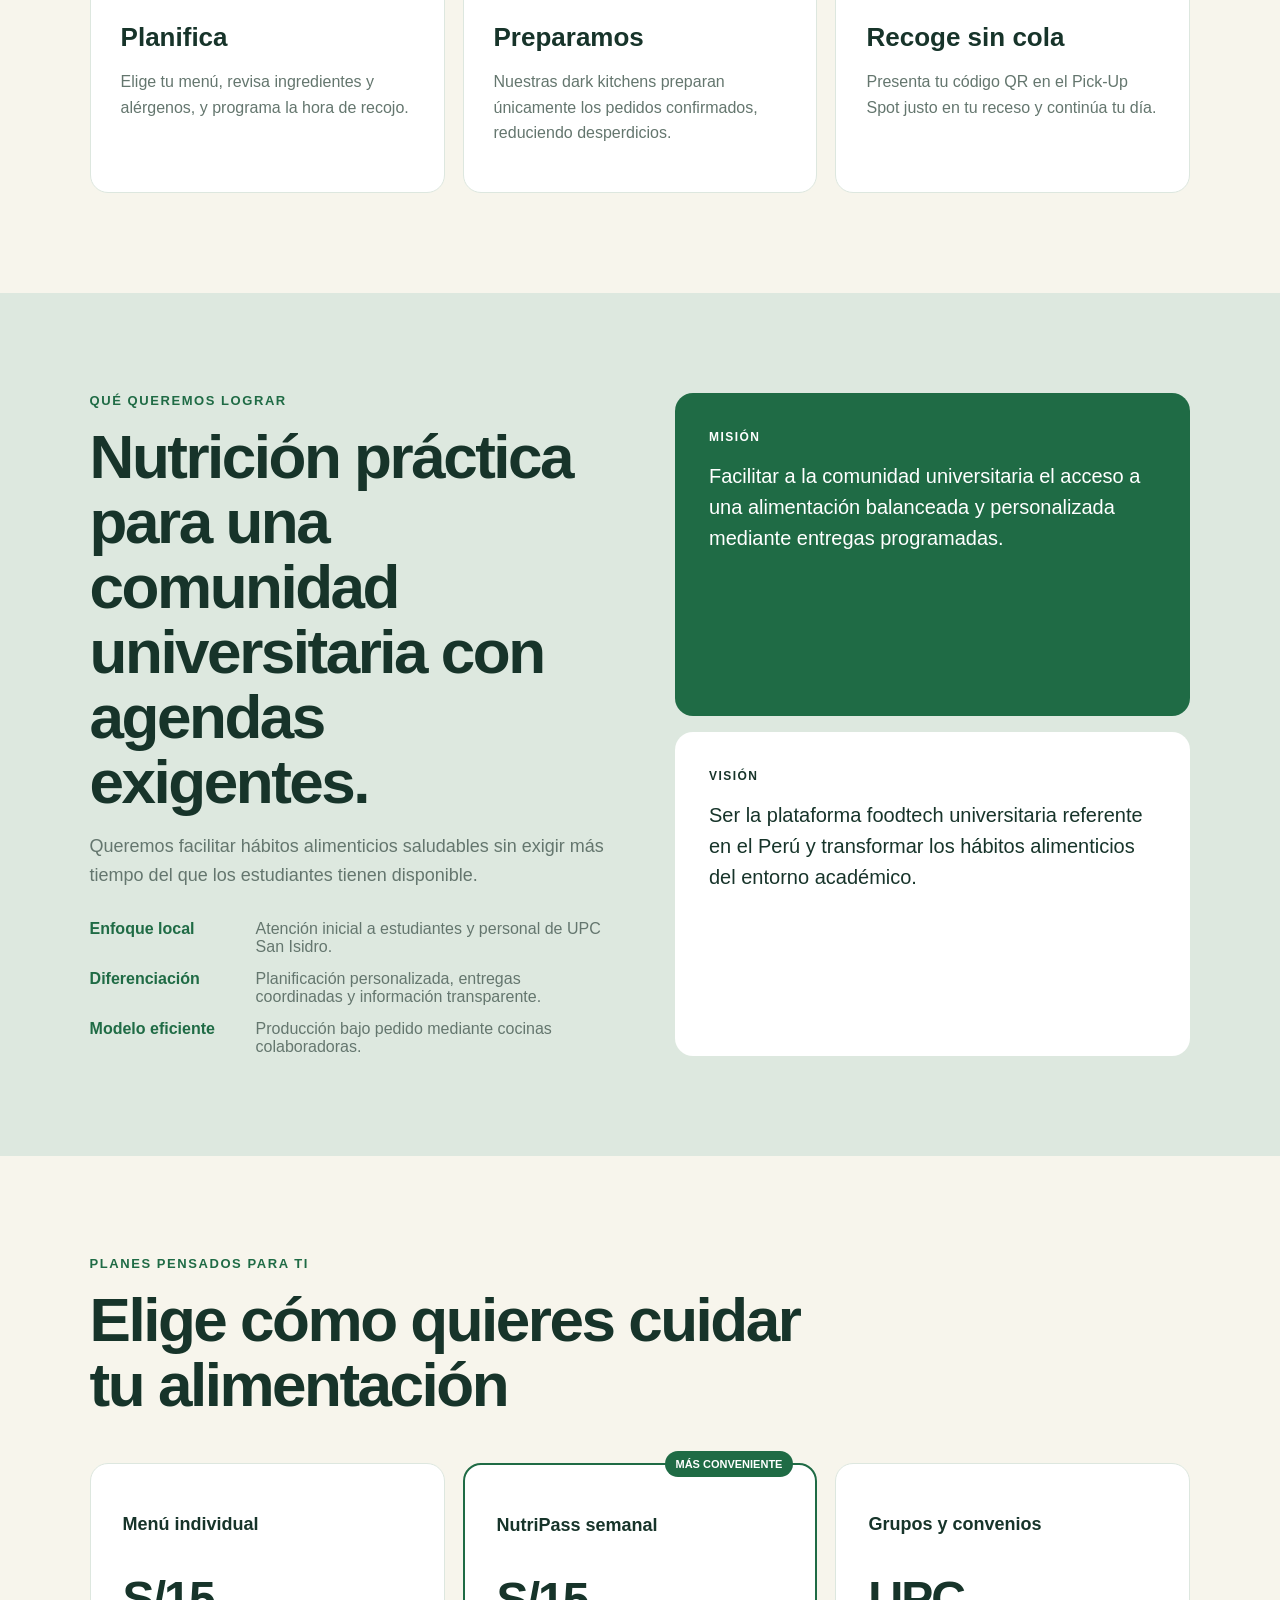
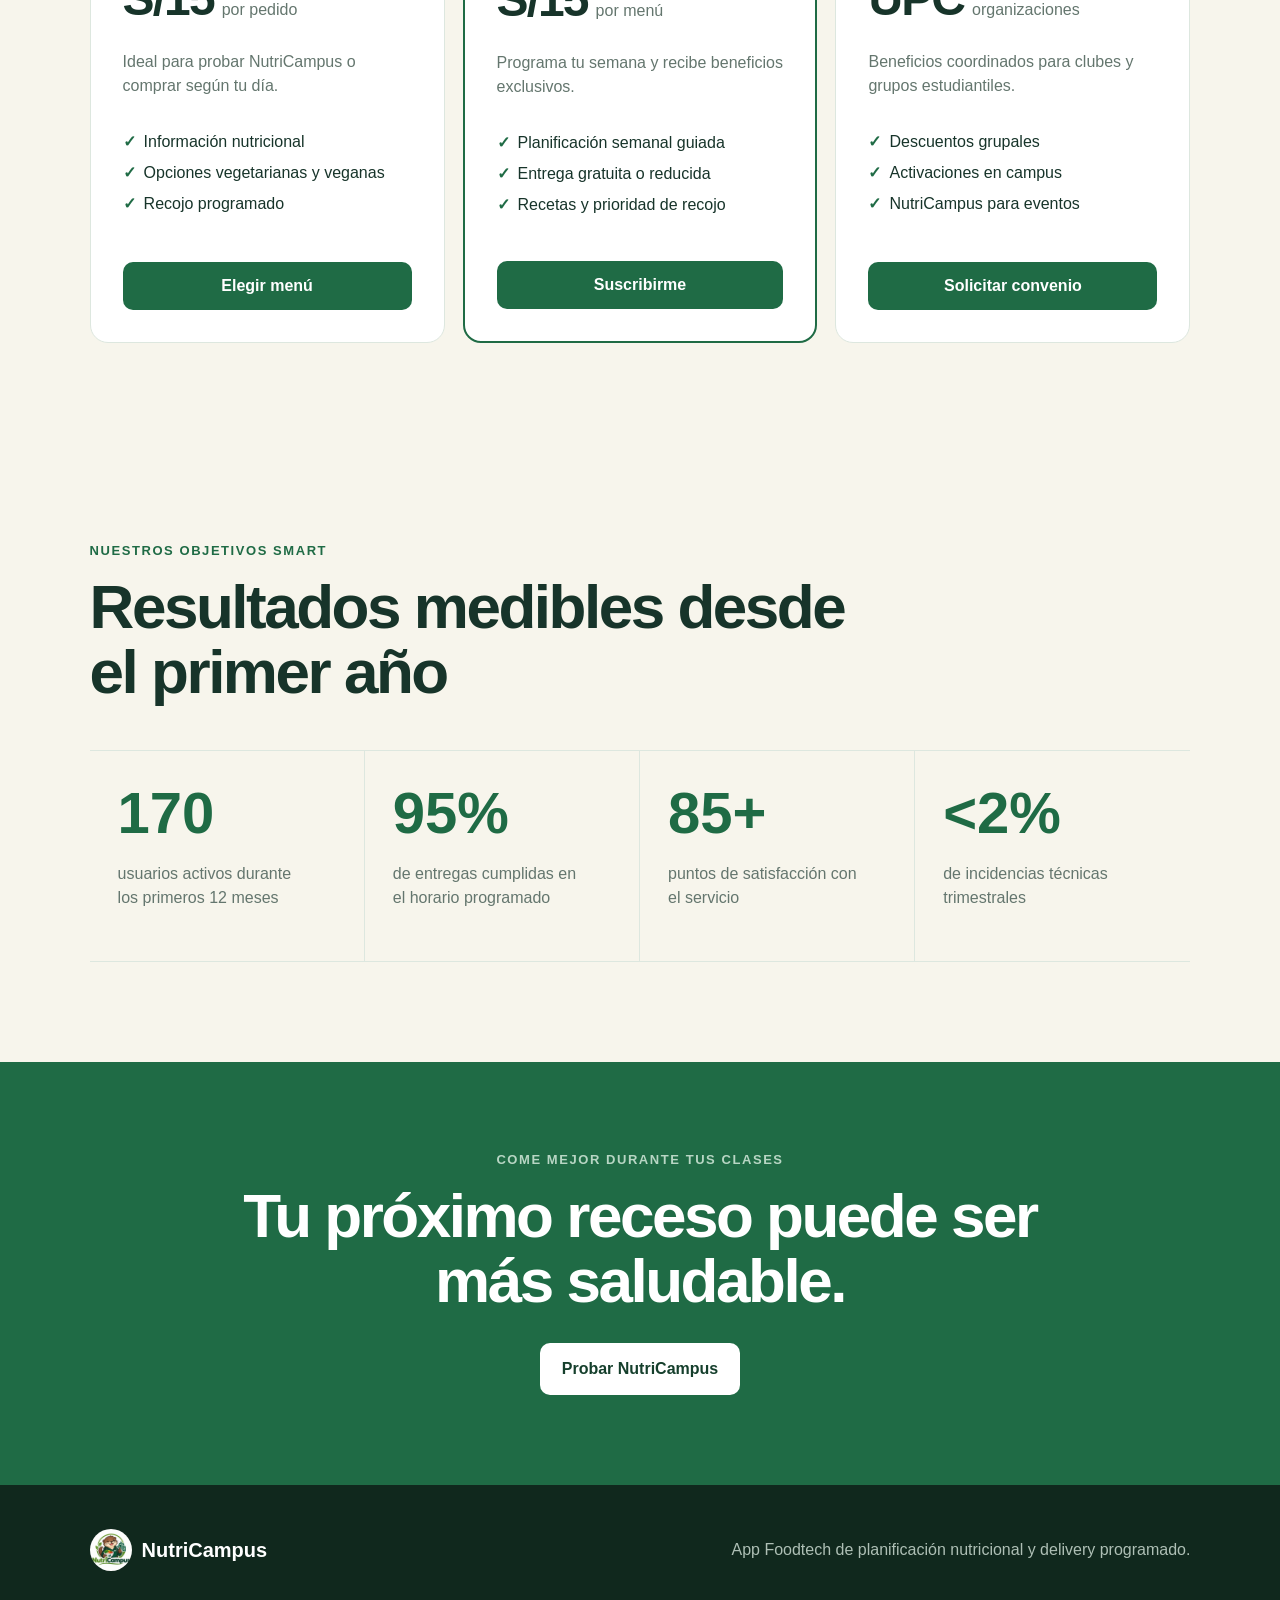
==== commit 61b19ae0: "Integra el logo oficial de NutriCampus Co-authored-by: Copilot <223556219+Copilot@users.noreply.gith" ====
--- a/index.html
+++ b/index.html
@@ -5,12 +5,13 @@
   <meta name="viewport" content="width=device-width, initial-scale=1.0">
   <meta name="description" content="NutriCampus ofrece planificación nutricional y delivery programado de menús saludables en la UPC San Isidro.">
   <title>NutriCampus | Alimentación saludable sin perder tiempo</title>
+  <link rel="icon" type="image/png" href="logo-nutricampus.png">
   <link rel="stylesheet" href="style.css">
 </head>
 <body>
   <header class="topbar">
     <a class="brand" href="#inicio" aria-label="Ir al inicio">
-      <span class="brand-mark" aria-hidden="true">NC</span>
+      <img class="brand-logo" src="logo-nutricampus.png" alt="">
       <span>NutriCampus</span>
     </a>
     <nav class="nav" aria-label="Navegación principal">
@@ -186,7 +187,7 @@
   </main>
 
   <footer>
-    <a class="brand" href="#inicio"><span class="brand-mark">NC</span><span>NutriCampus</span></a>
+    <a class="brand" href="#inicio"><img class="brand-logo" src="logo-nutricampus.png" alt=""><span>NutriCampus</span></a>
     <p>App Foodtech de planificación nutricional y delivery programado.</p>
   </footer>
 
--- a/style.css
+++ b/style.css
@@ -50,6 +50,14 @@
   color: white;
   font-size: 13px;
   letter-spacing: -1px;
+}
+.brand-logo {
+  width: 48px;
+  height: 48px;
+  flex: 0 0 auto;
+  border-radius: 50%;
+  object-fit: cover;
+  background: white;
 }
 .nav { display: flex; gap: 26px; margin-left: auto; }
 .nav a, .text-link {
@@ -308,6 +316,7 @@
   background: #10281d;
   color: white;
 }
+footer .brand-logo { width: 42px; height: 42px; }
 footer p { margin-left: auto; color: #aebfb5; }
 
 @media (max-width: 900px) {
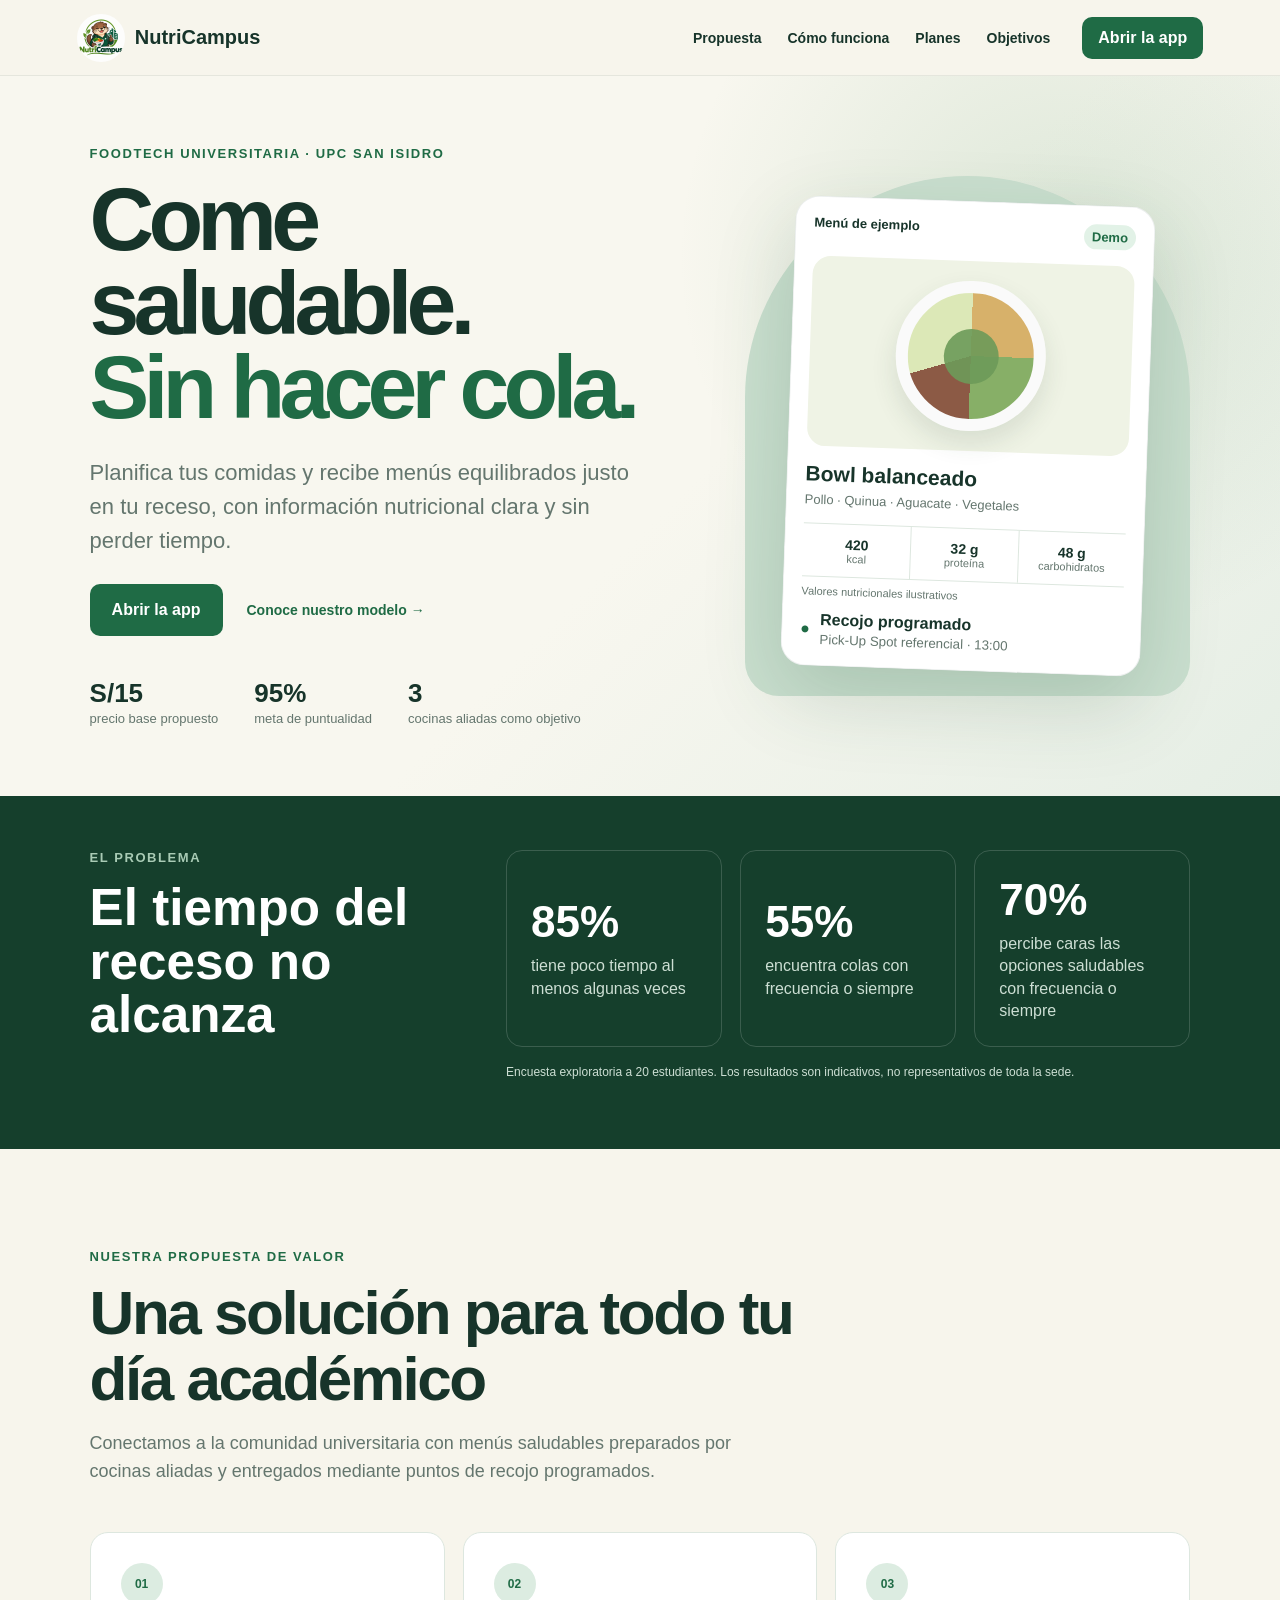
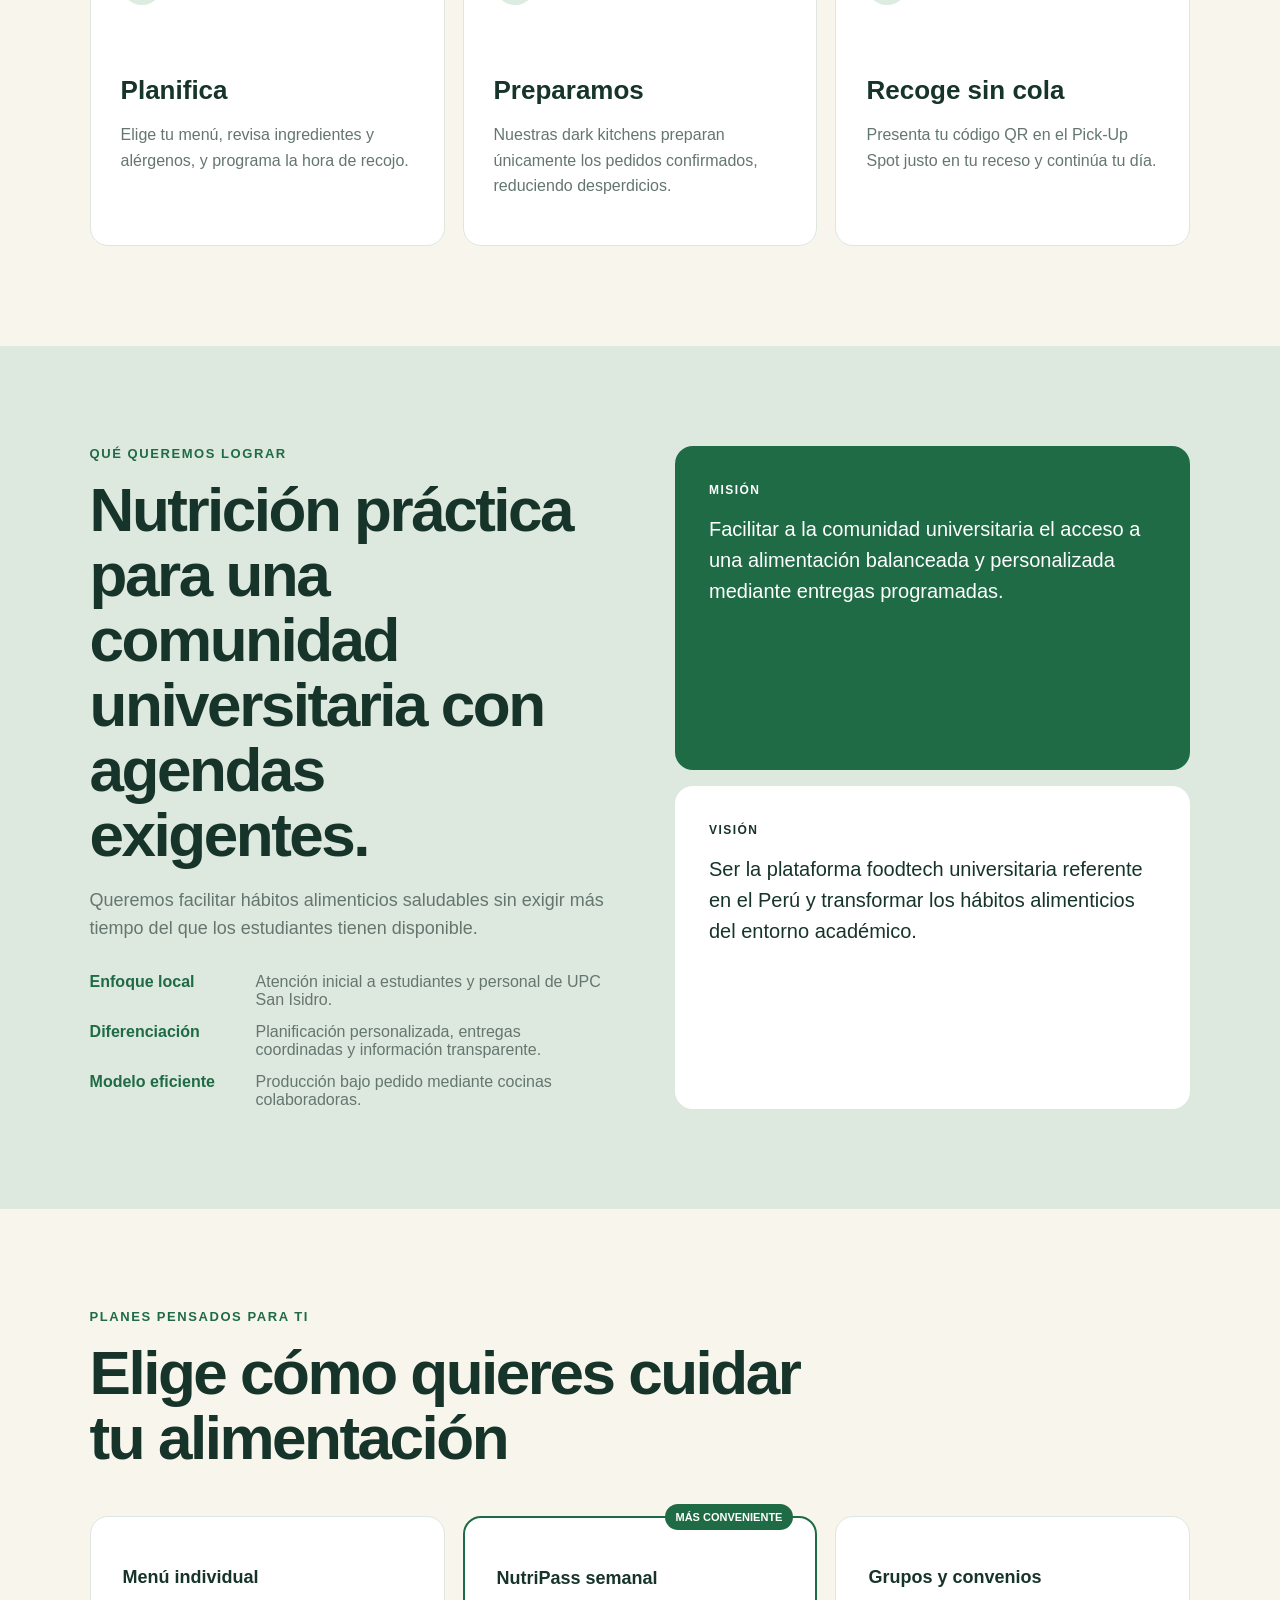
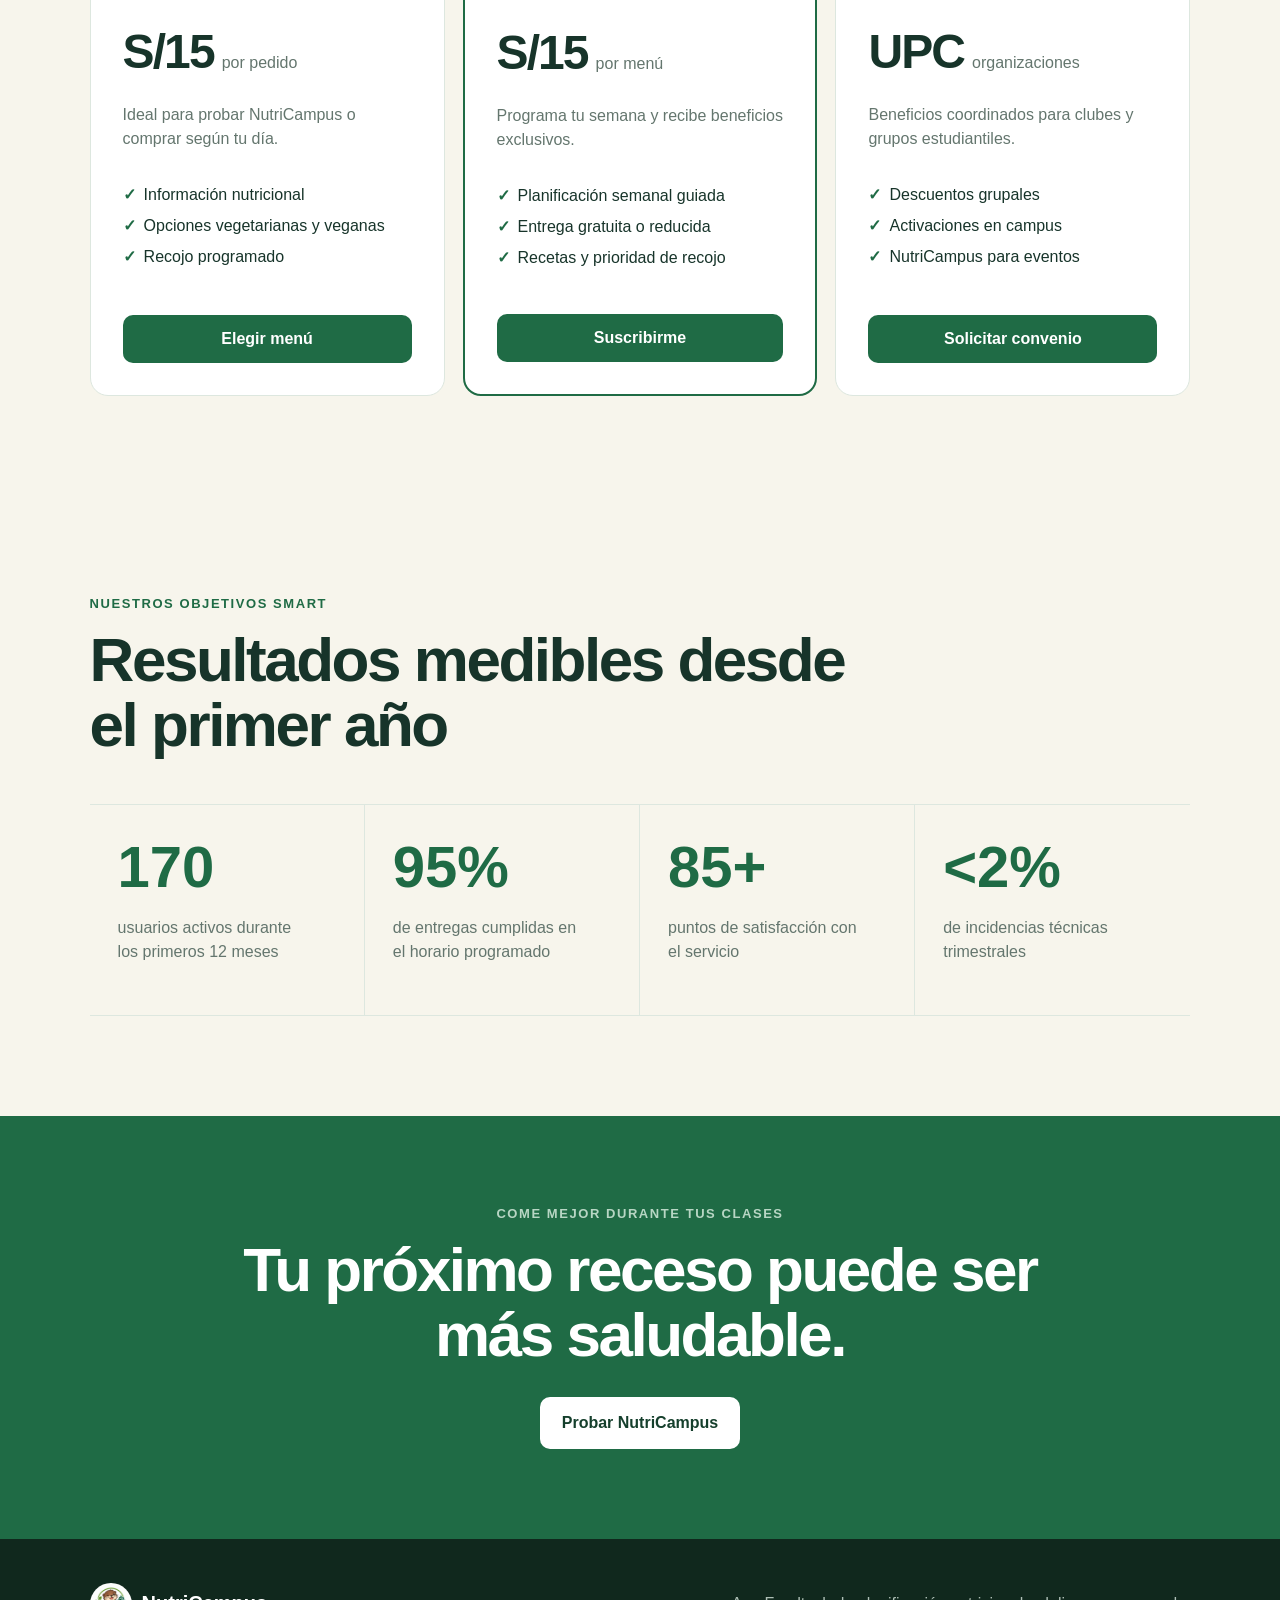
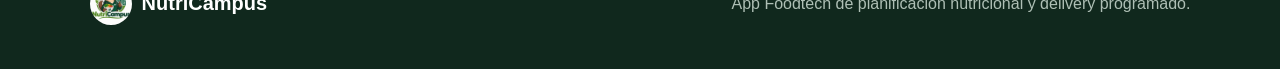
==== commit a3df959d: "Aclara y corrige el flujo de demostración Co-authored-by: Copilot <223556219+Copilot@users.noreply.g" ====
--- a/index.html
+++ b/index.html
@@ -34,16 +34,16 @@
           <a class="text-link" href="#propuesta">Conoce nuestro modelo <span aria-hidden="true">→</span></a>
         </div>
         <dl class="hero-stats">
-          <div><dt>S/15</dt><dd>por menú</dd></div>
-          <div><dt>95%</dt><dd>entregas a tiempo</dd></div>
-          <div><dt>3</dt><dd>dark kitchens aliadas</dd></div>
+          <div><dt>S/15</dt><dd>precio base propuesto</dd></div>
+          <div><dt>95%</dt><dd>meta de puntualidad</dd></div>
+          <div><dt>3</dt><dd>cocinas aliadas como objetivo</dd></div>
         </dl>
       </div>
-      <div class="hero-panel" aria-label="Vista previa de un pedido">
+      <div class="hero-panel" aria-label="Vista ilustrativa de un pedido de demostración">
         <div class="order-card">
           <div class="order-top">
-            <span>Tu pedido de hoy</span>
-            <span class="status">Confirmado</span>
+            <span>Menú de ejemplo</span>
+            <span class="status">Demo</span>
           </div>
           <div class="meal-art" aria-hidden="true">
             <span class="plate"><span></span></span>
@@ -55,9 +55,10 @@
             <div><strong>32 g</strong><span>proteína</span></div>
             <div><strong>48 g</strong><span>carbohidratos</span></div>
           </div>
+          <small class="nutrition-note">Valores nutricionales ilustrativos</small>
           <div class="pickup">
             <span class="pickup-icon" aria-hidden="true">●</span>
-            <div><strong>Recojo programado</strong><small>Pabellón principal · 13:00</small></div>
+            <div><strong>Recojo programado</strong><small>Pick-Up Spot referencial · 13:00</small></div>
           </div>
         </div>
       </div>
@@ -69,10 +70,11 @@
         <h2>El tiempo del receso no alcanza</h2>
       </div>
       <div class="problem-grid">
-        <article><strong>85%</strong><span>tiene poco tiempo para comprar comida</span></article>
-        <article><strong>55%</strong><span>encuentra colas frecuentemente o siempre</span></article>
-        <article><strong>70%</strong><span>considera caras las opciones saludables</span></article>
+        <article><strong>85%</strong><span>tiene poco tiempo al menos algunas veces</span></article>
+        <article><strong>55%</strong><span>encuentra colas con frecuencia o siempre</span></article>
+        <article><strong>70%</strong><span>percibe caras las opciones saludables con frecuencia o siempre</span></article>
       </div>
+      <p class="survey-note">Encuesta exploratoria a 20 estudiantes. Los resultados son indicativos, no representativos de toda la sede.</p>
     </section>
 
     <section class="section" id="como-funciona">
--- a/style.css
+++ b/style.css
@@ -166,6 +166,7 @@
 .order-card h2 { margin: 0; font-size: 21px; }
 .order-card > p { margin: 6px 0 16px; color: var(--muted); font-size: 13px; }
 .nutrition { display: grid; grid-template-columns: repeat(3, 1fr); border-block: 1px solid var(--line); }
+.nutrition-note { display: block; margin-top: 8px; color: var(--muted); font-size: 11px; }
 .nutrition div { display: grid; padding: 12px 4px; text-align: center; }
 .nutrition div + div { border-left: 1px solid var(--line); }
 .nutrition strong { font-size: 14px; }
@@ -197,6 +198,7 @@
 }
 .problem-grid strong { font-size: 44px; }
 .problem-grid span { max-width: 170px; margin-top: 8px; color: #cddfd4; line-height: 1.4; }
+.survey-note { grid-column: 2; margin: -30px 0 0; color: #cddfd4; font-size: 12px; }
 
 .section { padding: 100px clamp(20px, 7vw, 110px); }
 .section-heading { max-width: 760px; margin-bottom: 46px; }
@@ -325,6 +327,7 @@
   .hero { grid-template-columns: 1fr; padding-top: 50px; }
   .hero-panel { min-height: 500px; }
   .problem-band, .strategy { grid-template-columns: 1fr; }
+  .survey-note { grid-column: 1; margin: -28px 0 0; }
   .problem-grid, .steps, .plans { grid-template-columns: 1fr; }
   .objective-grid { grid-template-columns: repeat(2, 1fr); }
   .objective-grid article:nth-child(2) { border-right: 0; }
